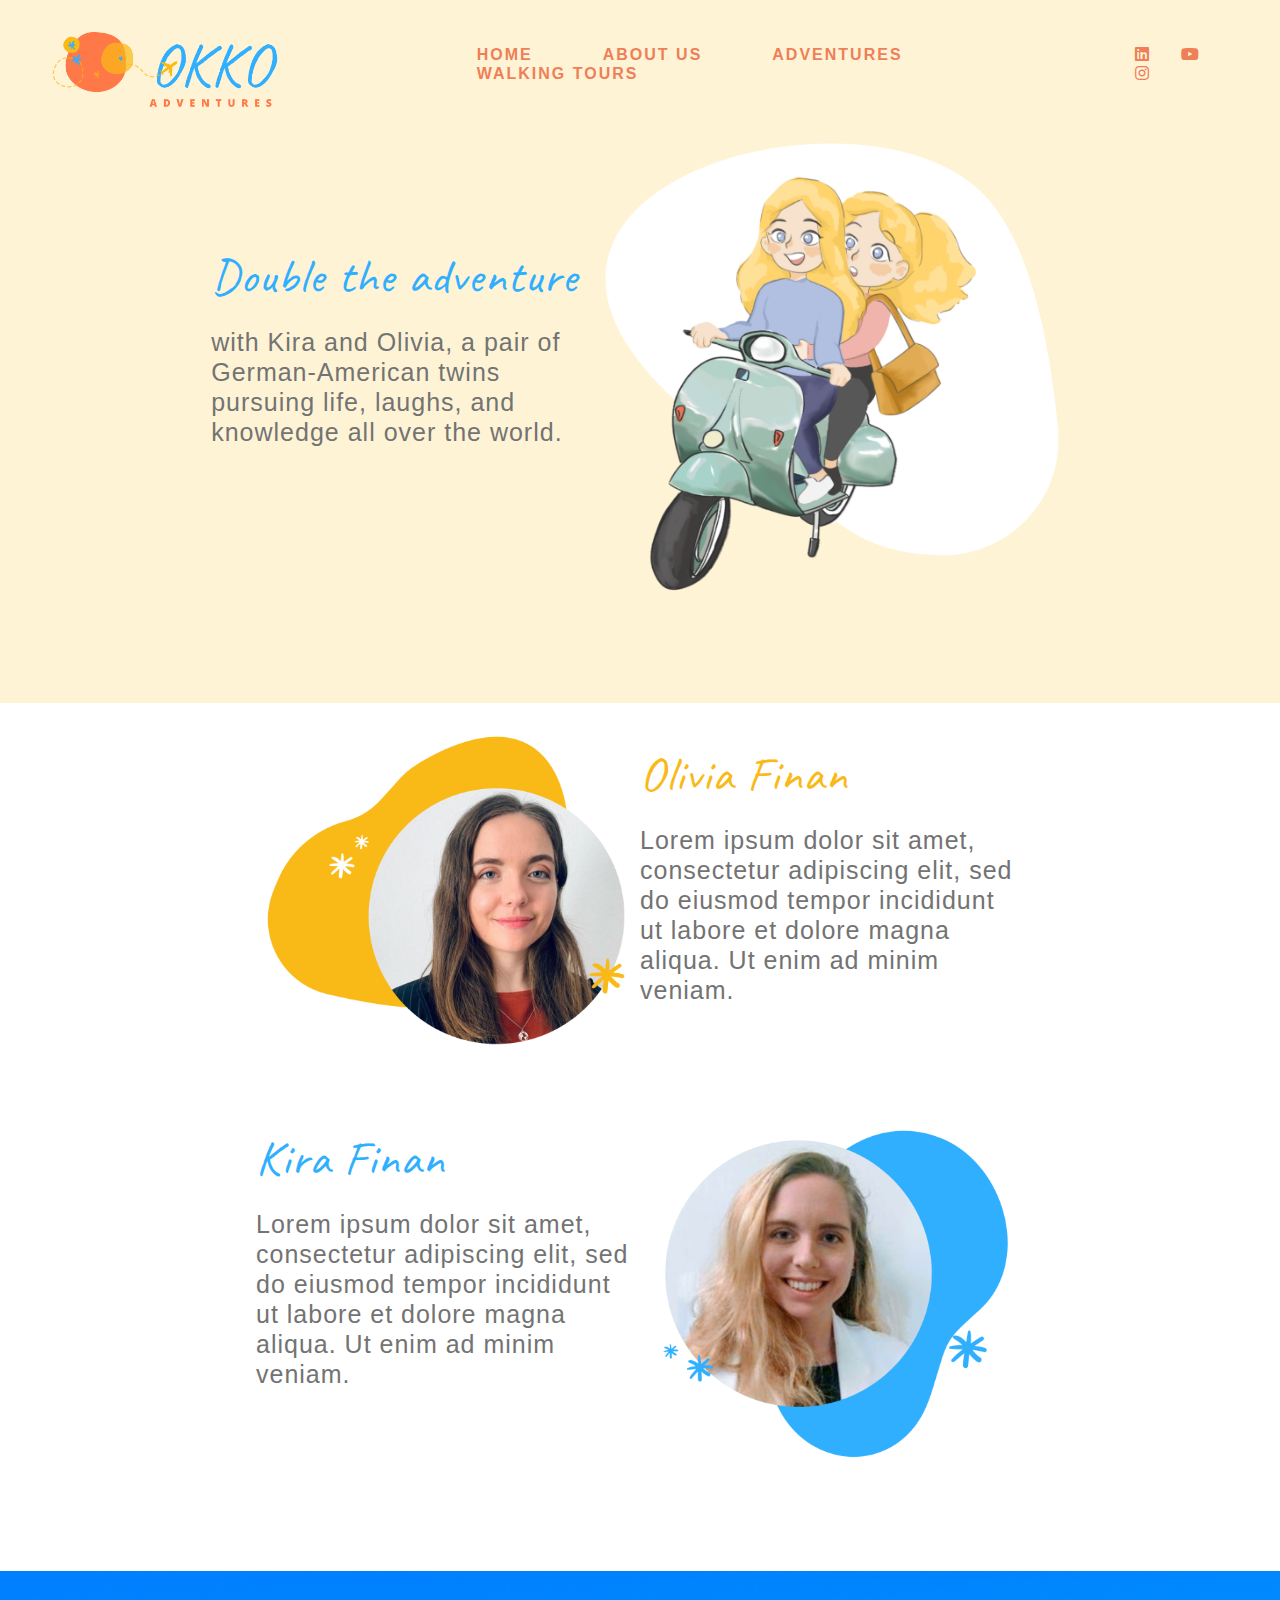
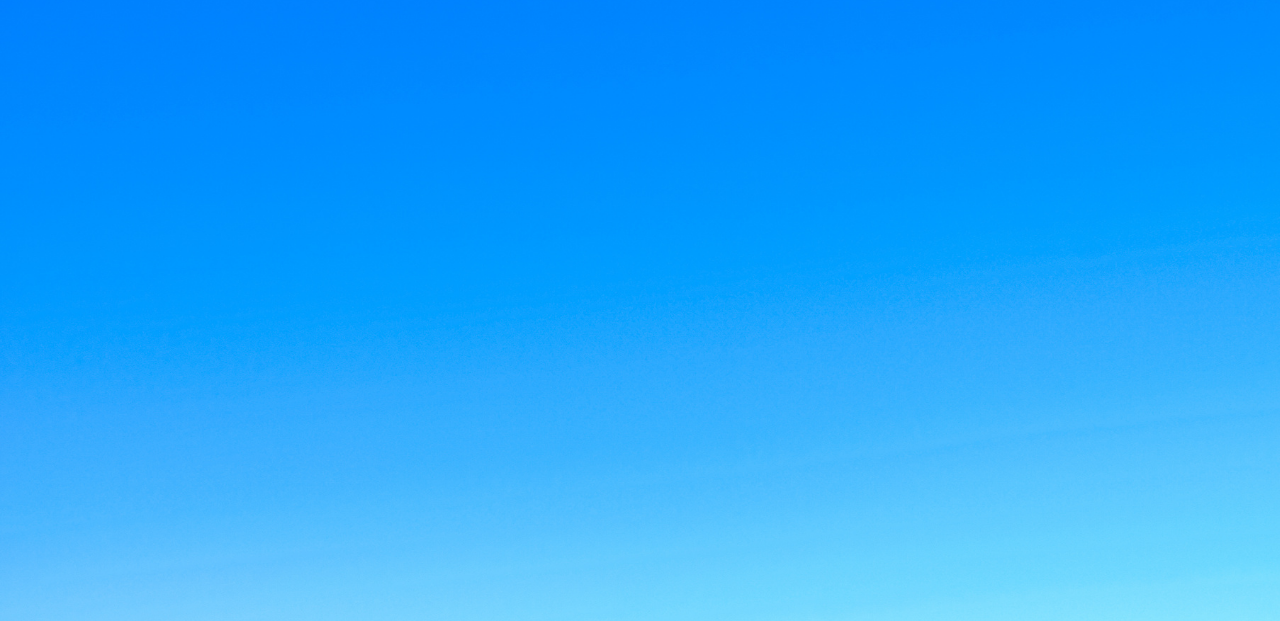
==== static/homepage.html @ f89219ea "added about section and began the adventures description" ====
<!DOCTYPE html>
<html lang="en" dir="ltr">

<head>
  <meta charset="utf-8">
  <link rel="stylesheet" href="styles.css">
  <link rel="stylesheet" href="normalize.css">
  <link rel="preconnect" href="https://fonts.googleapis.com">
  <link rel="preconnect" href="https://fonts.gstatic.com" crossorigin>
  <link href="https://cdnjs.cloudflare.com/ajax/libs/font-awesome/5.15.0/css/all.min.css" rel="stylesheet">
  <link href="https://fonts.googleapis.com/css2?family=Caveat:wght@500&display=swap" rel="stylesheet">
  <title>OKKO Adventures</title>
</head>


<header>

</header>

<nav id="menu" class="nav">
  <div>
    <a href="#home" title="okko-logo">
      <img class="nav__logo" src="images/logo.png" alt="okko-logo">
    </a>
  </div>

  <ul class="spacing">
    <li class="list-item nav__list-item"><a href="#home">Home</a></li>
    <li class="list-item nav__list-item"><a href="#about">About Us</a></li>
    <li class="list-item nav__list-item"><a href="#adventures">Adventures</a></li>
    <li class="list-item nav__list-item"><a href="#tours">Walking Tours</a></li>
  </ul>

  <ul>
    <li class="list-item nav__list-icon"><a href="https://linkedin.com"><i class="fab fa-linkedin"></i></a></li>
    <li class="list-item nav__list-icon"><a href="https://www.youtube.com/channel/UCUwsgtUDzU2Wx6bJzIQBWMw"><i class="fab fa-youtube"></i></a></li>
    <li class="list-item nav__list-icon"><a href="https://www.instagram.com/ok_ko_twin/"><i class="fab fa-instagram"></i></a></li>
  </ul>
</nav>

<body>
  <!-------------------------- landing page --------------------------->

  <div class="container extra-padding">
    <section class="starter-text">
      <div>
        <span class="big-title">
          Double the adventure
        </span>
      </div>

      <div>
        <p class="intro">
          with Kira and Olivia, a pair of German-American twins pursuing life, laughs, and knowledge all over the world.
        </p>
      </div>
    </section>

    <img class="twins" src="images/twins.png" alt="twins">
  </div>

  <!------------------------------ about --------------------------->
  
  <section id="about" class="background_white">

  <div class="container">
    <img class="avatar" src="images/olivia.png" alt="olivia">
    <section class="starter-text">
      <div>
        <span class="big-title big-title--yellow">
          Olivia Finan
        </span>
      </div>

      <div>
        <p class="intro">
          Lorem ipsum dolor sit amet, consectetur adipiscing elit, sed do eiusmod tempor incididunt ut labore et dolore magna aliqua. Ut enim ad minim veniam.        </span>
        </p>
      </div>
    </section>
  </div>

  <div class="container extra-padding">
    <section class="starter-text">
      <div>
        <span class="big-title">
        Kira Finan
        </span>
      </div>

      <div>
        <p class="intro">
          Lorem ipsum dolor sit amet, consectetur adipiscing elit, sed do eiusmod tempor incididunt ut labore et dolore magna aliqua. Ut enim ad minim veniam.        </p>
      </div>
    </section>
    <img class="avatar" src="images/kira.png" alt="kira">
</section>

<!------------------------------ adventures --------------------------->
<section id="adventures" class="background_ocean">
  <div>
    <!-- <p>
      Hi everyone!

We are twins from Germany and the United States. Currently, we are studying for our Master's degrees here in Nuremberg. We started our Youtube channel this year 2021. Our posts include educational (and entertaining) videos about studying and living in Germany. Also, we are avid travelers and we love to share our adventures with you! 

Tune in on Tuesdays and Fridays for new content, and don’t forget to Like and Subscribe for more adventures! Check out our Instagram for more behind the scenes and extras: okko.adventures

Cheers,

O & K 
    </p> -->
  </div>
</section>

</body>


<footer>

</footer>
---- static/styles.css ----
body {
    background-color: rgb(255, 243, 214);
    margin: 40px;
}

a {
    text-decoration: none;
    color: #EE7F56;
}

ul {
    display: flex;
    flex-direction: row;
    flex-wrap: wrap;
    padding-right: 30px;
}

.nav {
    font-family: 'Gill Sans', 'Gill Sans MT', Calibri, 'Trebuchet MS', sans-serif;
    font-weight: 700;
    font-size: 1em;
    display: flex;
    letter-spacing: 2px;
    align-items: center;
}

.list-item {
    list-style: none;
    text-transform: uppercase;
    padding-right: 30px;
}

.nav__list-icon {
    padding-right: 30px;
}

.nav__list-item {
    padding-right: 70px;
}

.nav__logo {
    width: 60%;
    margin: 20px 0 0 40px;
}

.twins{
    width: 37%;
}

.container {
    display: flex;
    flex-direction: row;
    justify-content: center;
}

.extra-padding{
    padding-bottom: 100px;
}

.starter-text {
    width: 30%;
    line-height: 30px;
    letter-spacing: 1px;
    display: flex;
    flex-direction: column;
    justify-content: center;
}

.big-title {
    font-family: 'Caveat', cursive;
    color: #30AFFF;
    font-size: 3em;
}

.big-title--yellow{
    color: #F9B916;
}

.intro {
    font-family: 'Gill Sans', 'Gill Sans MT', Calibri, 'Trebuchet MS', sans-serif;
    font-weight: 500;
    font-size: 25px;
    color: #737373;
}

.background_white{
    background-color: white;
}

.avatar{
    width: 30%;
}

.background_ocean{
    background-image: url("images/blue-bg.png");
    height: 650px;
    background-repeat: no-repeat;
    background-size: cover;
}
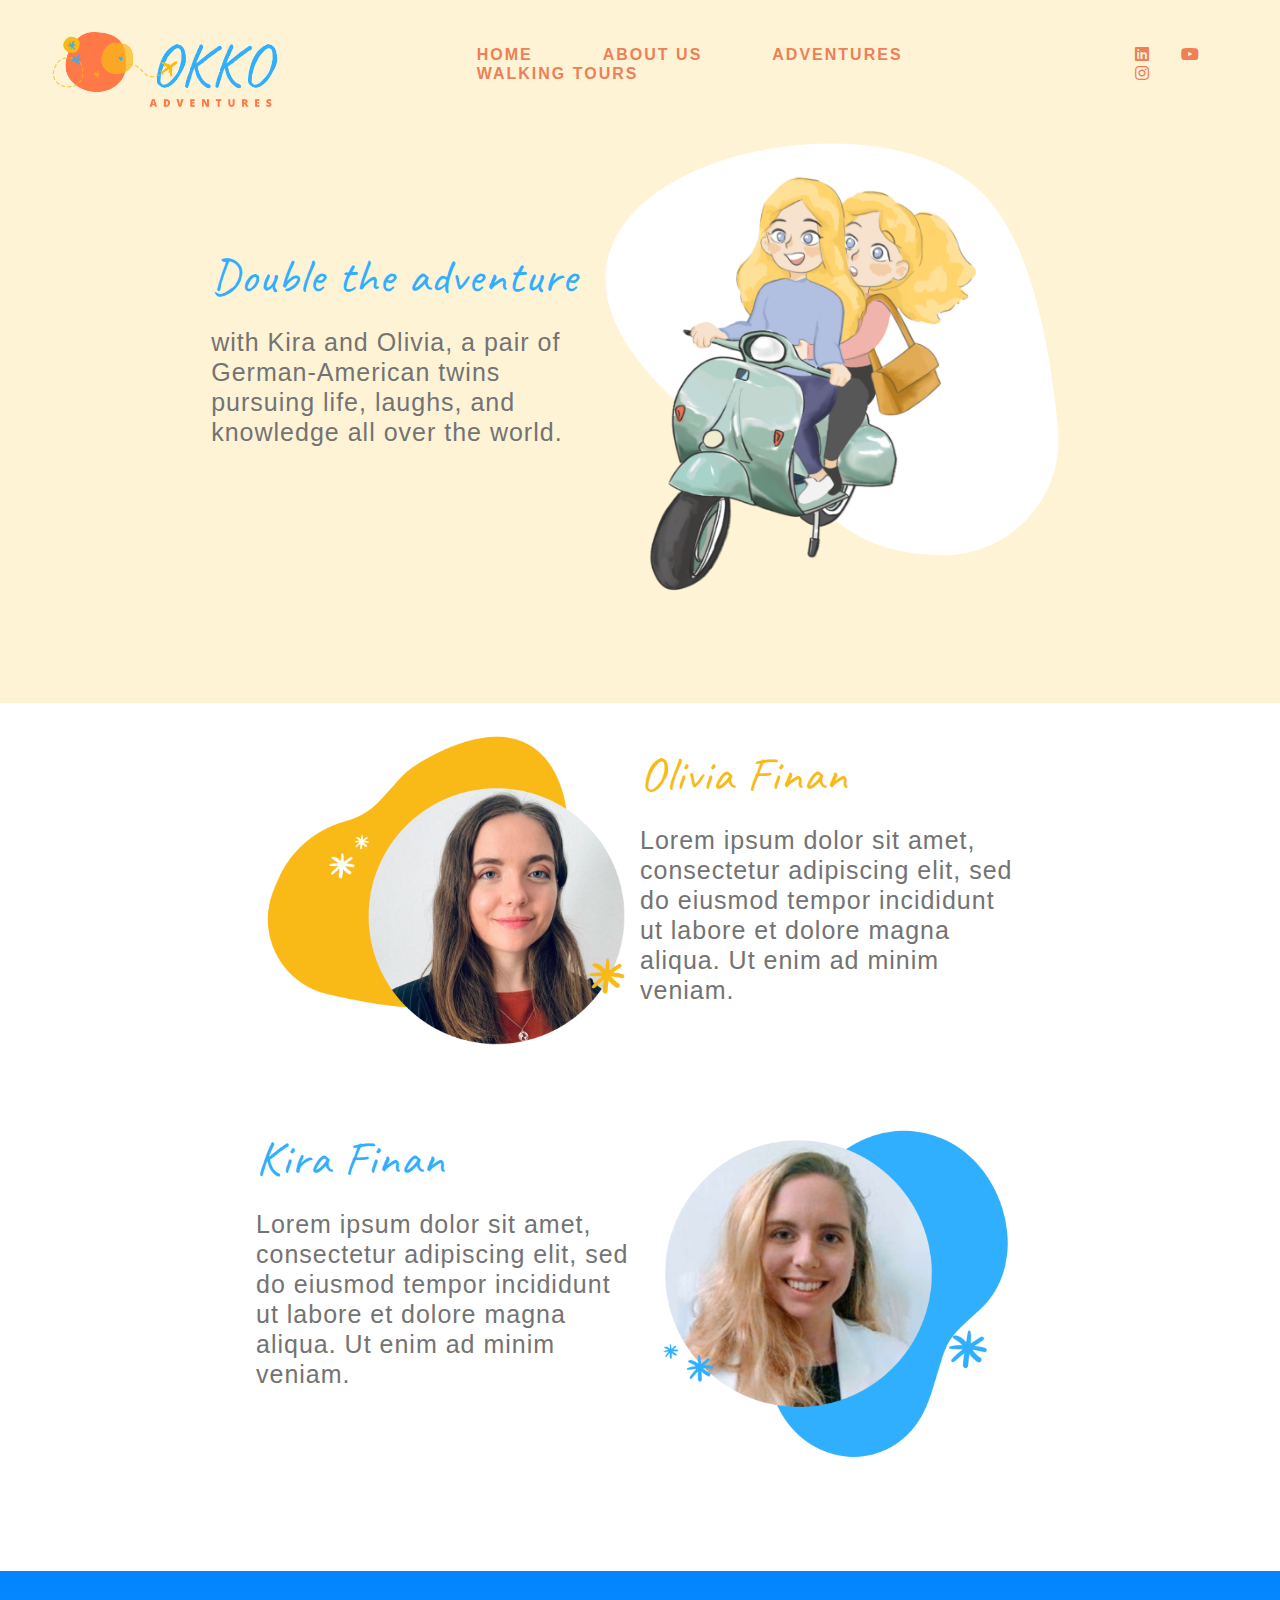
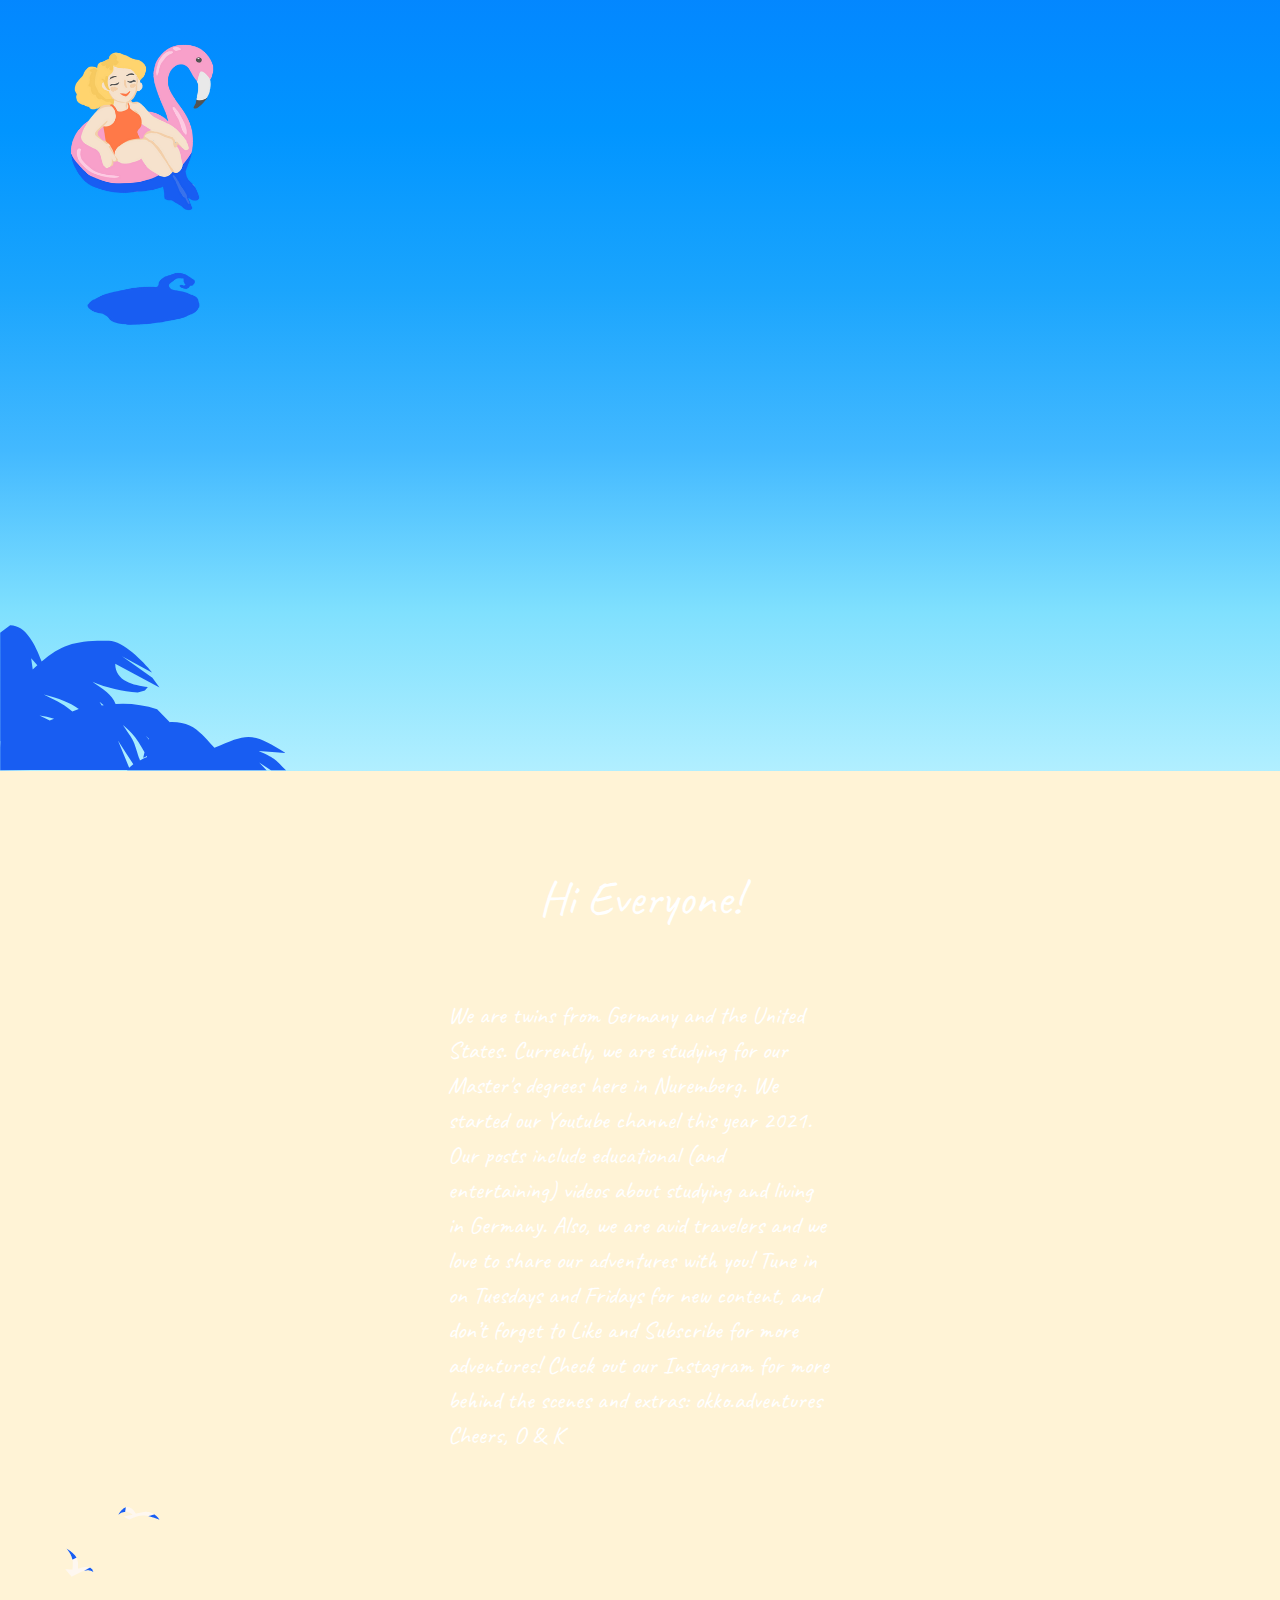
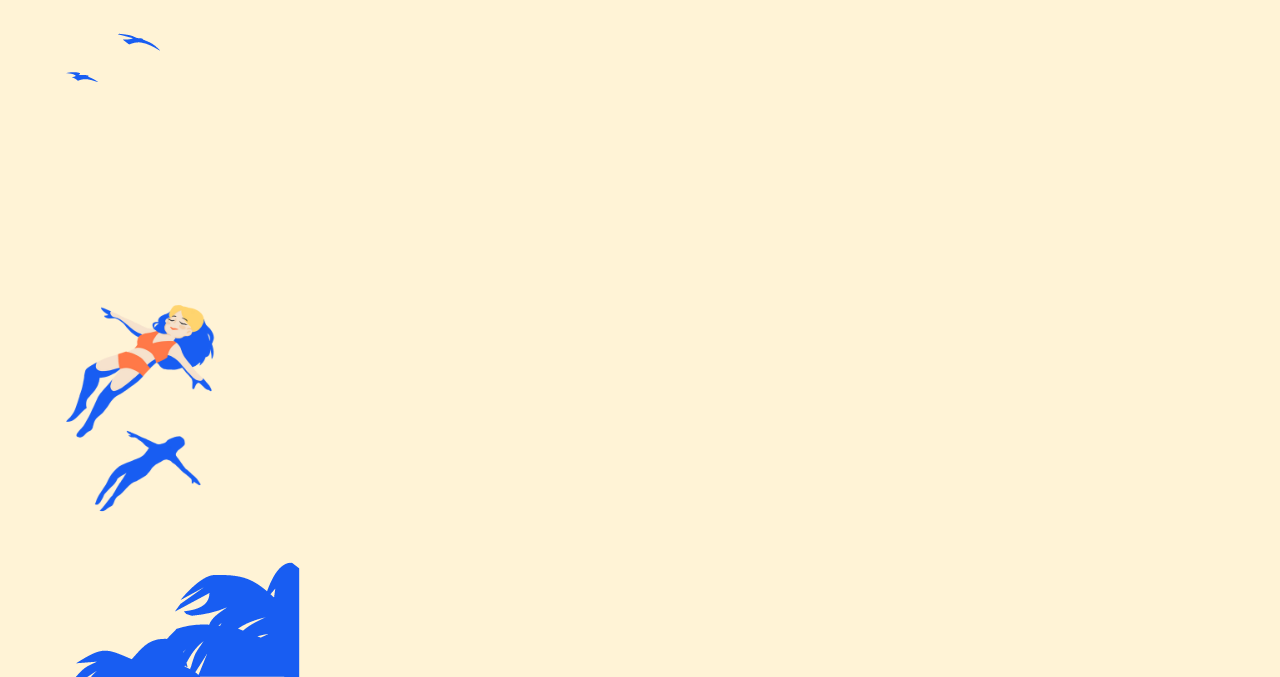
==== commit 1298d597: "renamed container classes to row" ====
--- a/static/homepage.html
+++ b/static/homepage.html
@@ -41,7 +41,7 @@
 <body>
   <!-------------------------- landing page --------------------------->
 
-  <div class="container extra-padding">
+  <div class="row extra-padding">
     <section class="starter-text">
       <div>
         <span class="big-title">
@@ -63,7 +63,7 @@
   
   <section id="about" class="background_white">
 
-  <div class="container">
+  <div class="row">
     <img class="avatar" src="images/olivia.png" alt="olivia">
     <section class="starter-text">
       <div>
@@ -80,7 +80,7 @@
     </section>
   </div>
 
-  <div class="container extra-padding">
+  <div class="row extra-padding">
     <section class="starter-text">
       <div>
         <span class="big-title">
@@ -98,19 +98,28 @@
 
 <!------------------------------ adventures --------------------------->
 <section id="adventures" class="background_ocean">
-  <div>
-    <!-- <p>
-      Hi everyone!
+  <img class="row" src="images/floating-top.png" alt="floating-top">
 
-We are twins from Germany and the United States. Currently, we are studying for our Master's degrees here in Nuremberg. We started our Youtube channel this year 2021. Our posts include educational (and entertaining) videos about studying and living in Germany. Also, we are avid travelers and we love to share our adventures with you! 
+  <div class="row">
+    <p class="youtube-description-title">
+   Hi Everyone!
+    </p>
+  </div>
 
-Tune in on Tuesdays and Fridays for new content, and don’t forget to Like and Subscribe for more adventures! Check out our Instagram for more behind the scenes and extras: okko.adventures
+  <div class="row">
+    <p class="youtube-description">
+      We are twins from Germany and the United States. Currently, we are studying for our Master's degrees here in Nuremberg. We started our Youtube channel this year 2021. Our posts include educational (and entertaining) videos about studying and living in Germany. Also, we are avid travelers and we love to share our adventures with you! 
 
-Cheers,
+      Tune in on Tuesdays and Fridays for new content, and don’t forget to Like and Subscribe for more adventures! Check out our Instagram for more behind the scenes and extras: okko.adventures
 
-O & K 
-    </p> -->
+      Cheers,
+
+      O & K 
+    </p>
   </div>
+
+  <img class="row float" src="images/floating-bottom.png" alt="floating-bottom">
+
 </section>
 
 </body>
--- a/static/styles.css
+++ b/static/styles.css
@@ -47,7 +47,7 @@
     width: 37%;
 }
 
-.container {
+.row{
     display: flex;
     flex-direction: row;
     justify-content: center;
@@ -92,8 +92,23 @@
 }
 
 .background_ocean{
-    background-image: url("images/blue-bg.png");
-    height: 650px;
+    background-image: linear-gradient(#0484FF,#0195FF,#1BA5FD, #43B9FF, #7FE0FE, #B1EFFF);
+    height: 800px;
     background-repeat: no-repeat;
     background-size: cover;
 }
+
+.youtube-description{
+    color: white;
+    font-family: 'Caveat', cursive;
+    width: 30%;
+    font-size: 1.5em;
+    line-height: 35px;;
+}
+
+.youtube-description-title{
+    color: white;
+    font-family: 'Caveat', cursive;
+    font-size: 3em;
+    margin-top: 100px;
+}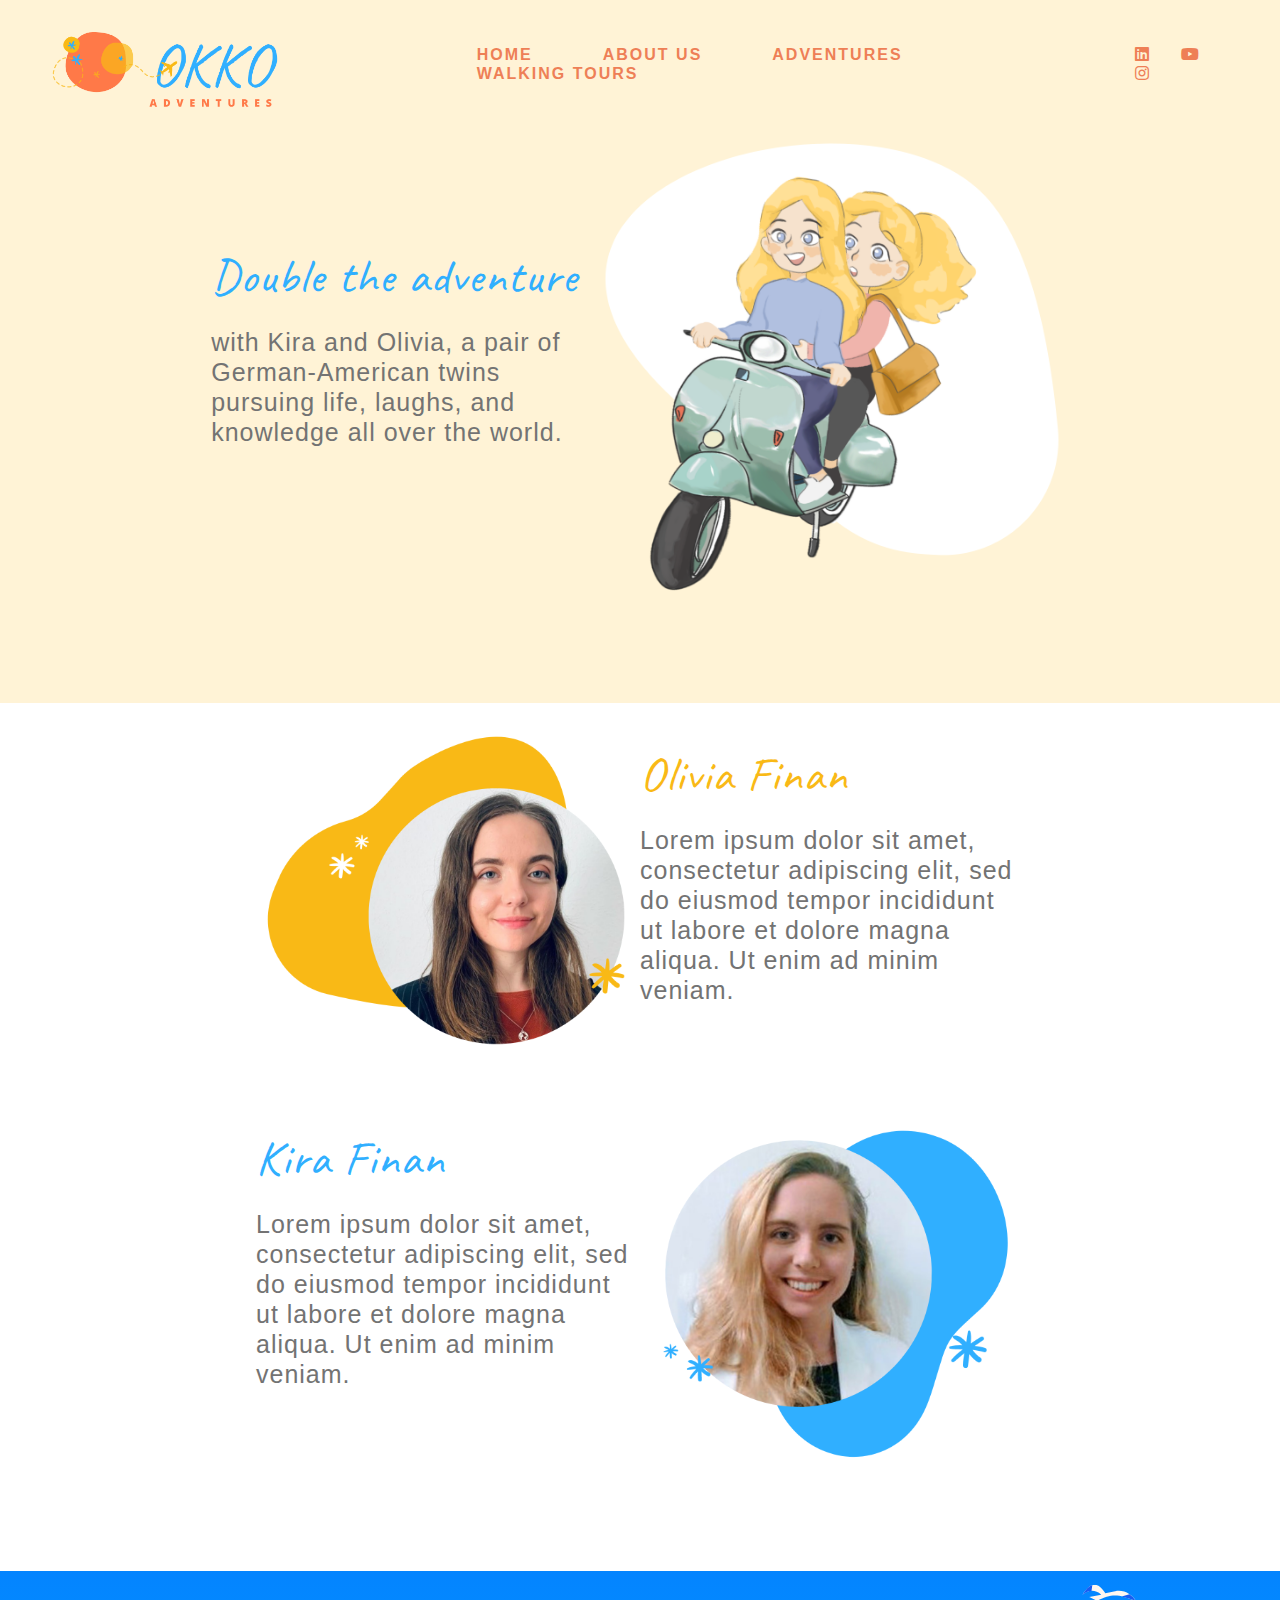
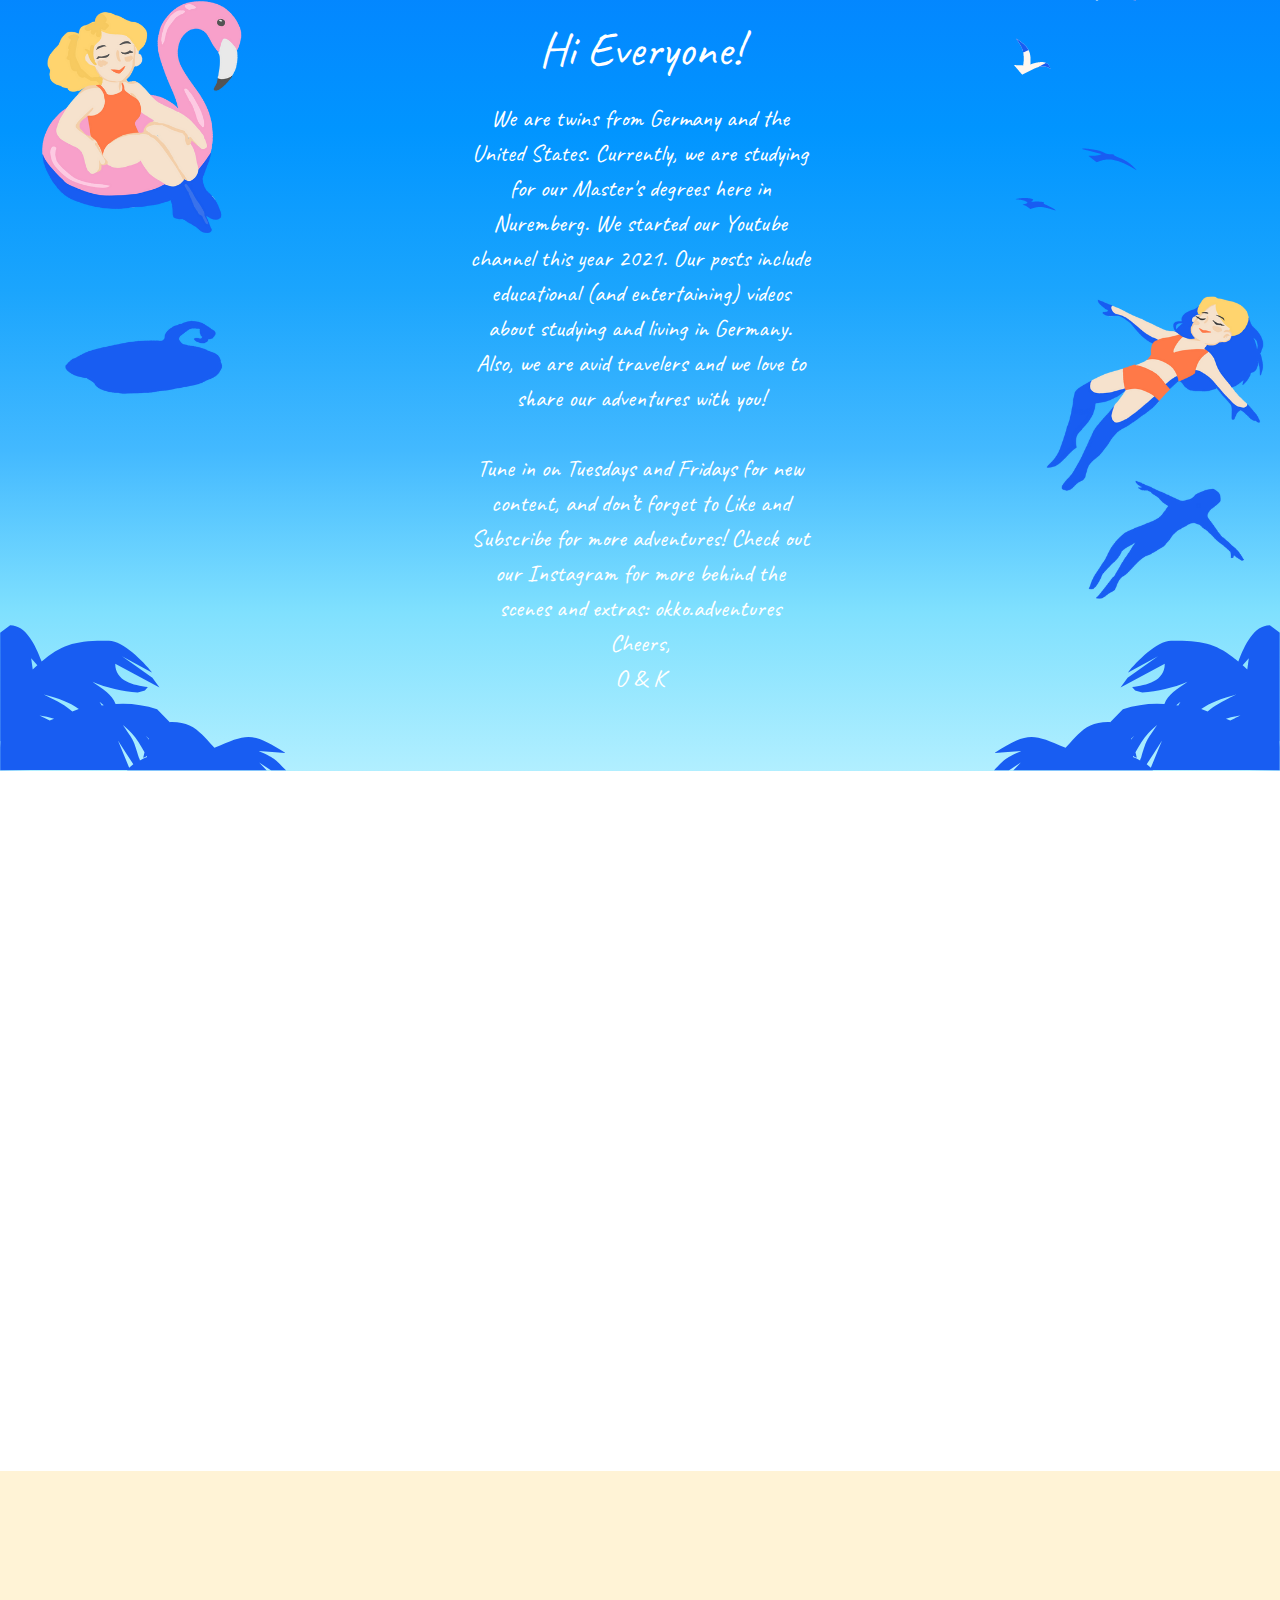
==== commit 0e1d8ef5: "flex boxed the youtube description and pics and added youtube videos" ====
--- a/static/homepage.html
+++ b/static/homepage.html
@@ -33,8 +33,10 @@
 
   <ul>
     <li class="list-item nav__list-icon"><a href="https://linkedin.com"><i class="fab fa-linkedin"></i></a></li>
-    <li class="list-item nav__list-icon"><a href="https://www.youtube.com/channel/UCUwsgtUDzU2Wx6bJzIQBWMw"><i class="fab fa-youtube"></i></a></li>
-    <li class="list-item nav__list-icon"><a href="https://www.instagram.com/ok_ko_twin/"><i class="fab fa-instagram"></i></a></li>
+    <li class="list-item nav__list-icon"><a href="https://www.youtube.com/channel/UCUwsgtUDzU2Wx6bJzIQBWMw"><i
+          class="fab fa-youtube"></i></a></li>
+    <li class="list-item nav__list-icon"><a href="https://www.instagram.com/ok_ko_twin/"><i
+          class="fab fa-instagram"></i></a></li>
   </ul>
 </nav>
 
@@ -60,67 +62,92 @@
   </div>
 
   <!------------------------------ about --------------------------->
-  
+
   <section id="about" class="background_white">
 
-  <div class="row">
-    <img class="avatar" src="images/olivia.png" alt="olivia">
-    <section class="starter-text">
+    <div class="row">
+      <img class="avatar" src="images/olivia.png" alt="olivia">
+      <section class="starter-text">
+        <div>
+          <span class="big-title big-title--yellow">
+            Olivia Finan
+          </span>
+        </div>
+
+        <div>
+          <p class="intro">
+            Lorem ipsum dolor sit amet, consectetur adipiscing elit, sed do eiusmod tempor incididunt ut labore et
+            dolore magna aliqua. Ut enim ad minim veniam. </span>
+          </p>
+        </div>
+      </section>
+    </div>
+
+    <div class="row extra-padding">
+      <section class="starter-text">
+        <div>
+          <span class="big-title">
+            Kira Finan
+          </span>
+        </div>
+
+        <div>
+          <p class="intro">
+            Lorem ipsum dolor sit amet, consectetur adipiscing elit, sed do eiusmod tempor incididunt ut labore et
+            dolore magna aliqua. Ut enim ad minim veniam. </p>
+        </div>
+      </section>
+      <img class="avatar" src="images/kira.png" alt="kira">
+  </section>
+
+  <!------------------------------ adventures --------------------------->
+
+  <section id="adventures" class="background_ocean row">
+
+    <img src="images/floating-top.png" alt="floating-top">
+
+    <div class="youtube-description-contianer row">
       <div>
-        <span class="big-title big-title--yellow">
-          Olivia Finan
+        <span class="big-title--white">
+          Hi Everyone!
         </span>
       </div>
+      
+      <p class="youtube-description">
+        We are twins from Germany and the United States. Currently, we are studying for our Master's degrees here in
+        Nuremberg. We started our Youtube channel this year 2021. Our posts include educational (and entertaining)
+        videos about studying and living in Germany. Also, we are avid travelers and we love to share our adventures
+        with you!
+        <br>
+        <br>
+        Tune in on Tuesdays and Fridays for new content, and don’t forget to Like and Subscribe for more adventures!
+        Check out our Instagram for more behind the scenes and extras: okko.adventures
+        <br>
+        Cheers,
+        <br>
+        O & K
+      </p>
+    </div>
 
+    <img src="images/floating-bottom.png" alt="floating-bottom">
+
+  </section>
+
+  <!------------------------------ youtube --------------------------->
+  <section class="youtube-vids">
       <div>
-        <p class="intro">
-          Lorem ipsum dolor sit amet, consectetur adipiscing elit, sed do eiusmod tempor incididunt ut labore et dolore magna aliqua. Ut enim ad minim veniam.        </span>
-        </p>
+        <iframe width="450" height="315" src="https://www.youtube.com/embed/r5LdPzqbzq8" title="YouTube video player" frameborder="0" allow="accelerometer; autoplay; clipboard-write; encrypted-media; gyroscope; picture-in-picture" allowfullscreen></iframe>
+        <iframe width="450" height="315" src="https://www.youtube.com/embed/Koxd33A1aeg" title="YouTube video player" frameborder="0" allow="accelerometer; autoplay; clipboard-write; encrypted-media; gyroscope; picture-in-picture" allowfullscreen></iframe>
+        <iframe width="450" height="315" src="https://www.youtube.com/embed/Nzk1To4SIlY" title="YouTube video player" frameborder="0" allow="accelerometer; autoplay; clipboard-write; encrypted-media; gyroscope; picture-in-picture" allowfullscreen></iframe>
       </div>
-    </section>
-  </div>
+      <div>
+        <iframe width="450" height="315" src="https://www.youtube.com/embed/1pUGsrvxUqk" title="YouTube video player" frameborder="0" allow="accelerometer; autoplay; clipboard-write; encrypted-media; gyroscope; picture-in-picture" allowfullscreen></iframe>
+        <iframe width="450" height="315" src="https://www.youtube.com/embed/Q6J5ZXtqBQA" title="YouTube video player" frameborder="0" allow="accelerometer; autoplay; clipboard-write; encrypted-media; gyroscope; picture-in-picture" allowfullscreen></iframe>
+        <iframe width="450" height="315" src="https://www.youtube.com/embed/ojSm-gDdCHU" title="YouTube video player" frameborder="0" allow="accelerometer; autoplay; clipboard-write; encrypted-media; gyroscope; picture-in-picture" allowfullscreen></iframe>
+      </div>
+  </section>
 
-  <div class="row extra-padding">
-    <section class="starter-text">
-      <div>
-        <span class="big-title">
-        Kira Finan
-        </span>
-      </div>
 
-      <div>
-        <p class="intro">
-          Lorem ipsum dolor sit amet, consectetur adipiscing elit, sed do eiusmod tempor incididunt ut labore et dolore magna aliqua. Ut enim ad minim veniam.        </p>
-      </div>
-    </section>
-    <img class="avatar" src="images/kira.png" alt="kira">
-</section>
-
-<!------------------------------ adventures --------------------------->
-<section id="adventures" class="background_ocean">
-  <img class="row" src="images/floating-top.png" alt="floating-top">
-
-  <div class="row">
-    <p class="youtube-description-title">
-   Hi Everyone!
-    </p>
-  </div>
-
-  <div class="row">
-    <p class="youtube-description">
-      We are twins from Germany and the United States. Currently, we are studying for our Master's degrees here in Nuremberg. We started our Youtube channel this year 2021. Our posts include educational (and entertaining) videos about studying and living in Germany. Also, we are avid travelers and we love to share our adventures with you! 
-
-      Tune in on Tuesdays and Fridays for new content, and don’t forget to Like and Subscribe for more adventures! Check out our Instagram for more behind the scenes and extras: okko.adventures
-
-      Cheers,
-
-      O & K 
-    </p>
-  </div>
-
-  <img class="row float" src="images/floating-bottom.png" alt="floating-bottom">
-
-</section>
 
 </body>
 
--- a/static/styles.css
+++ b/static/styles.css
@@ -76,6 +76,12 @@
     color: #F9B916;
 }
 
+.big-title--white{
+    font-family: 'Caveat', cursive;
+    font-size: 3em;
+    color: white;
+}
+
 .intro {
     font-family: 'Gill Sans', 'Gill Sans MT', Calibri, 'Trebuchet MS', sans-serif;
     font-weight: 500;
@@ -97,13 +103,19 @@
     background-repeat: no-repeat;
     background-size: cover;
 }
-
+.youtube-description-contianer{
+    display: flex;
+    flex-direction: column;
+    text-align: center;
+}
 .youtube-description{
     color: white;
     font-family: 'Caveat', cursive;
-    width: 30%;
     font-size: 1.5em;
-    line-height: 35px;;
+    line-height: 35px;
+    width: 50%;
+    margin-left: auto;
+    margin-right: auto;
 }
 
 .youtube-description-title{
@@ -111,4 +123,10 @@
     font-family: 'Caveat', cursive;
     font-size: 3em;
     margin-top: 100px;
+}
+
+.youtube-vids{
+    background-color: white;
+    height: 700px;
+    width: 100%;
 }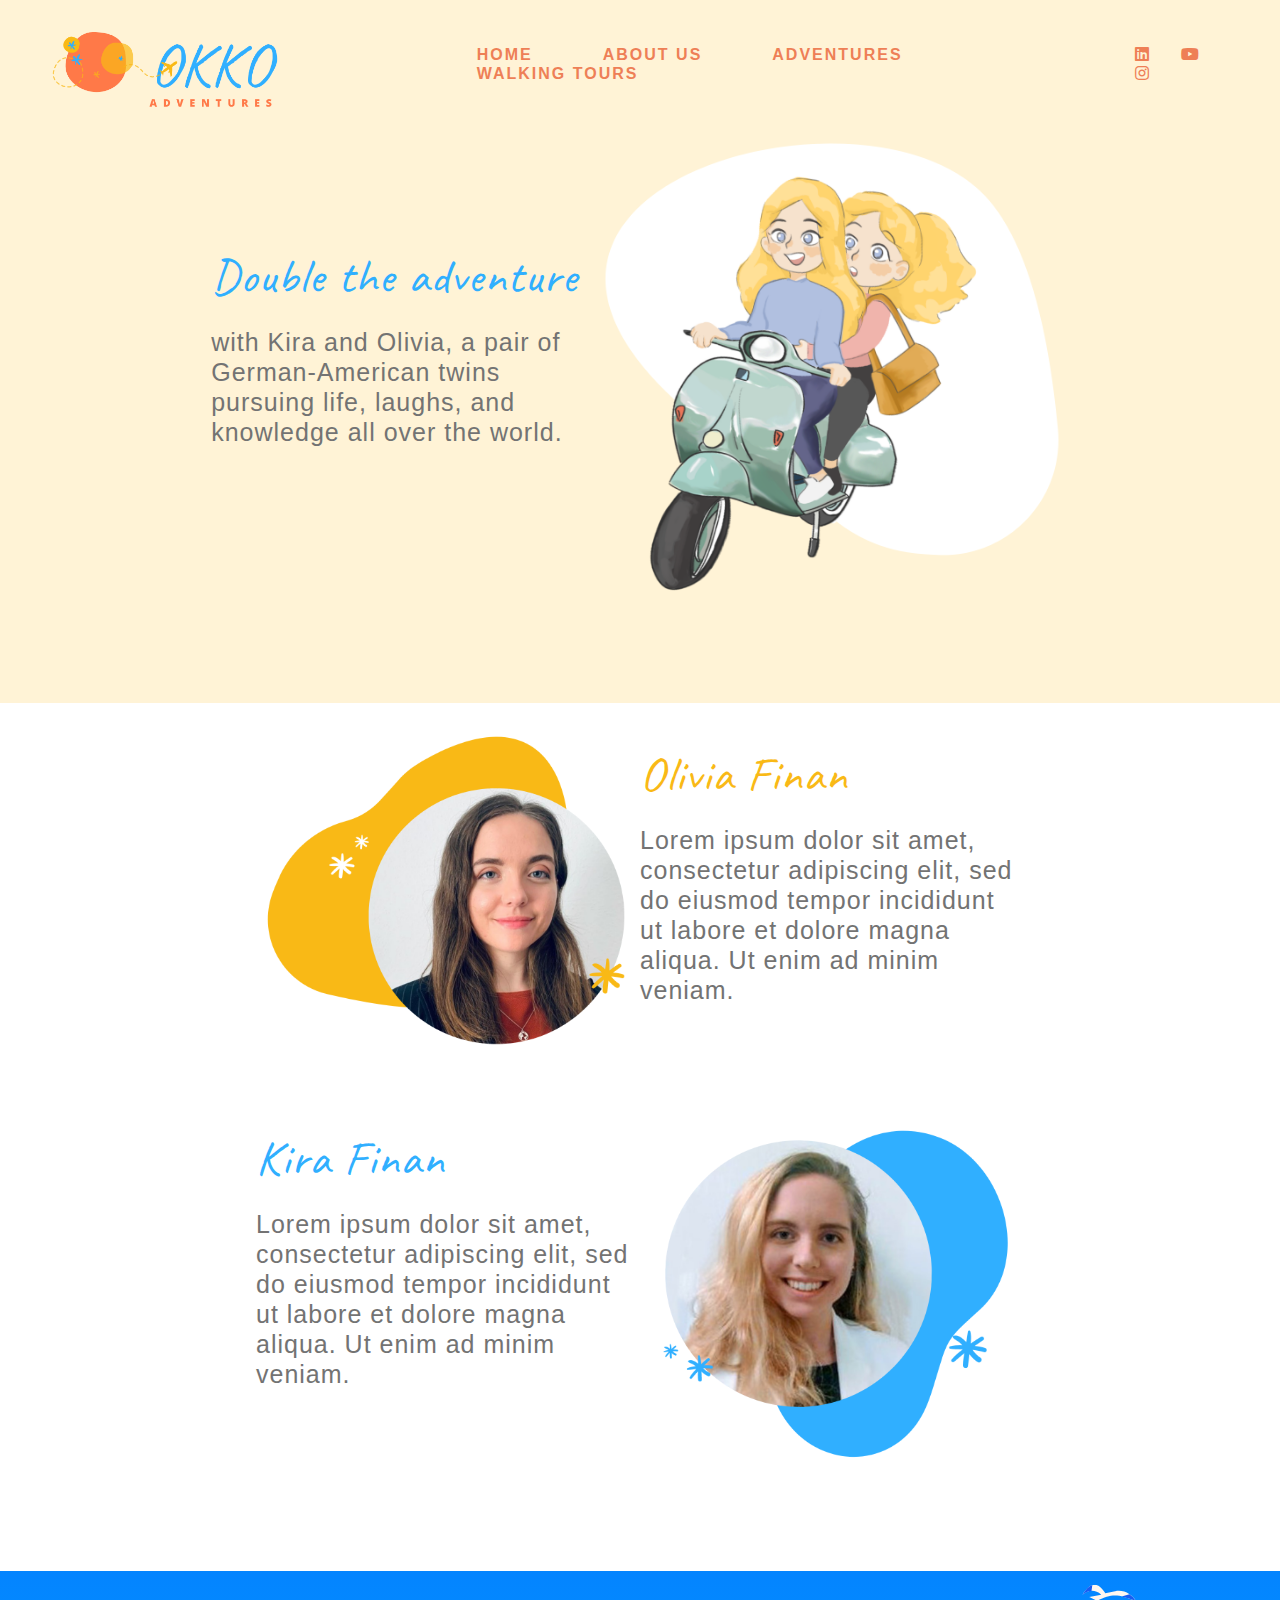
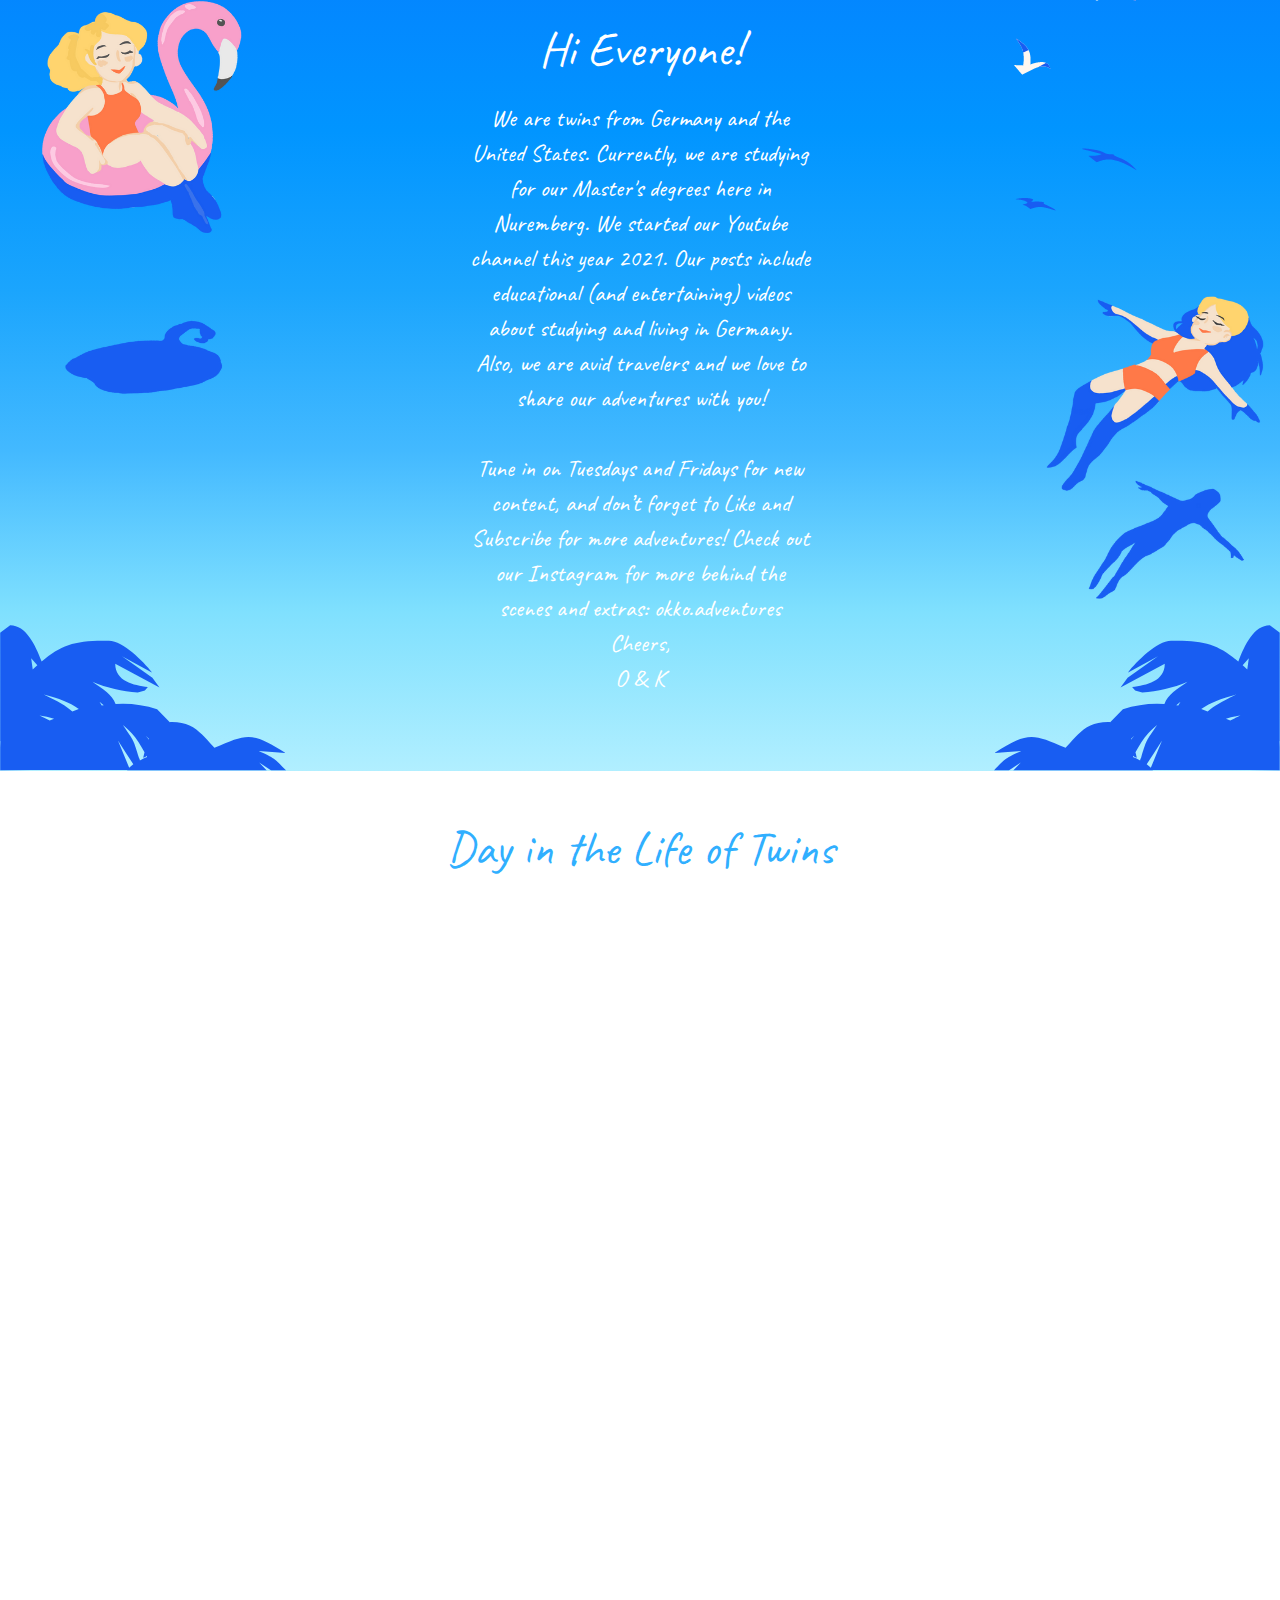
==== commit e1be6d0e: "edited styles for videos" ====
--- a/static/homepage.html
+++ b/static/homepage.html
@@ -63,7 +63,7 @@
 
   <!------------------------------ about --------------------------->
 
-  <section id="about" class="background_white">
+  <section id="about" class="background--white">
 
     <div class="row">
       <img class="avatar" src="images/olivia.png" alt="olivia">
@@ -102,11 +102,11 @@
 
   <!------------------------------ adventures --------------------------->
 
-  <section id="adventures" class="background_ocean row">
+  <section id="adventures" class="background--ocean row">
 
     <img src="images/floating-top.png" alt="floating-top">
 
-    <div class="youtube-description-contianer row">
+    <div class="youtube-description-contianer light-text row">
       <div>
         <span class="big-title--white">
           Hi Everyone!
@@ -135,7 +135,13 @@
 
   <!------------------------------ youtube --------------------------->
   <section class="youtube-vids">
-      <div>
+    <div class="extra-padding">
+      <span class="big-title">
+      Day in the Life of Twins      
+      </span>
+    </div>  
+
+    <div>
         <iframe width="450" height="315" src="https://www.youtube.com/embed/r5LdPzqbzq8" title="YouTube video player" frameborder="0" allow="accelerometer; autoplay; clipboard-write; encrypted-media; gyroscope; picture-in-picture" allowfullscreen></iframe>
         <iframe width="450" height="315" src="https://www.youtube.com/embed/Koxd33A1aeg" title="YouTube video player" frameborder="0" allow="accelerometer; autoplay; clipboard-write; encrypted-media; gyroscope; picture-in-picture" allowfullscreen></iframe>
         <iframe width="450" height="315" src="https://www.youtube.com/embed/Nzk1To4SIlY" title="YouTube video player" frameborder="0" allow="accelerometer; autoplay; clipboard-write; encrypted-media; gyroscope; picture-in-picture" allowfullscreen></iframe>
--- a/static/styles.css
+++ b/static/styles.css
@@ -43,17 +43,17 @@
     margin: 20px 0 0 40px;
 }
 
-.twins{
+.twins {
     width: 37%;
 }
 
-.row{
+.row {
     display: flex;
     flex-direction: row;
     justify-content: center;
 }
 
-.extra-padding{
+.extra-padding {
     padding-bottom: 100px;
 }
 
@@ -72,11 +72,11 @@
     font-size: 3em;
 }
 
-.big-title--yellow{
+.big-title--yellow {
     color: #F9B916;
 }
 
-.big-title--white{
+.big-title--white {
     font-family: 'Caveat', cursive;
     font-size: 3em;
     color: white;
@@ -89,28 +89,33 @@
     color: #737373;
 }
 
-.background_white{
+.background--white {
     background-color: white;
 }
 
-.avatar{
+.avatar {
     width: 30%;
 }
 
-.background_ocean{
-    background-image: linear-gradient(#0484FF,#0195FF,#1BA5FD, #43B9FF, #7FE0FE, #B1EFFF);
+.background--ocean {
+    background-image: linear-gradient(#0484FF, #0195FF, #1BA5FD, #43B9FF, #7FE0FE, #B1EFFF);
     height: 800px;
     background-repeat: no-repeat;
     background-size: cover;
 }
-.youtube-description-contianer{
+
+.youtube-description-contianer {
     display: flex;
     flex-direction: column;
     text-align: center;
 }
-.youtube-description{
+
+.light-text {
     color: white;
     font-family: 'Caveat', cursive;
+}
+
+.youtube-description {
     font-size: 1.5em;
     line-height: 35px;
     width: 50%;
@@ -118,15 +123,16 @@
     margin-right: auto;
 }
 
-.youtube-description-title{
-    color: white;
-    font-family: 'Caveat', cursive;
+.youtube-description-title {
     font-size: 3em;
     margin-top: 100px;
 }
 
-.youtube-vids{
+.youtube-vids {
     background-color: white;
-    height: 700px;
     width: 100%;
+    display: flex;
+    align-items: center;
+    flex-direction: column;
+    padding: 50px 0;
 }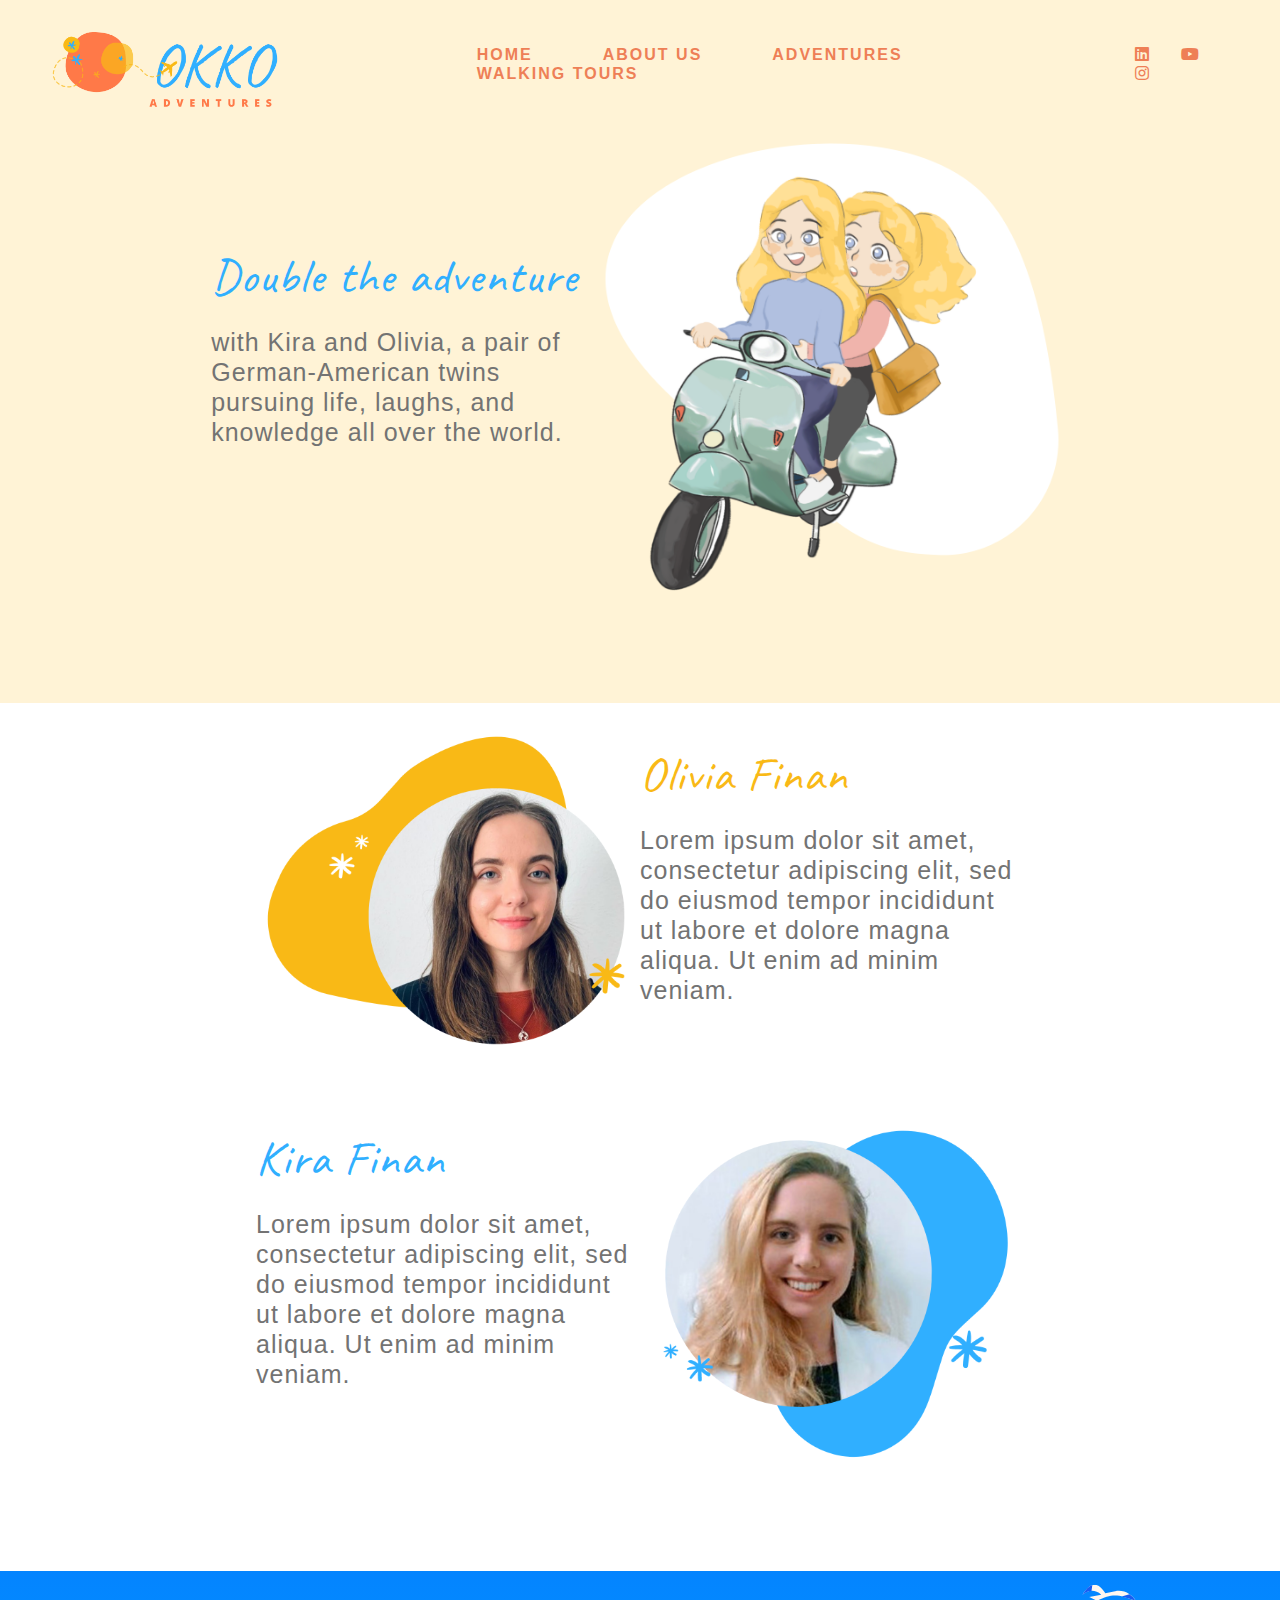
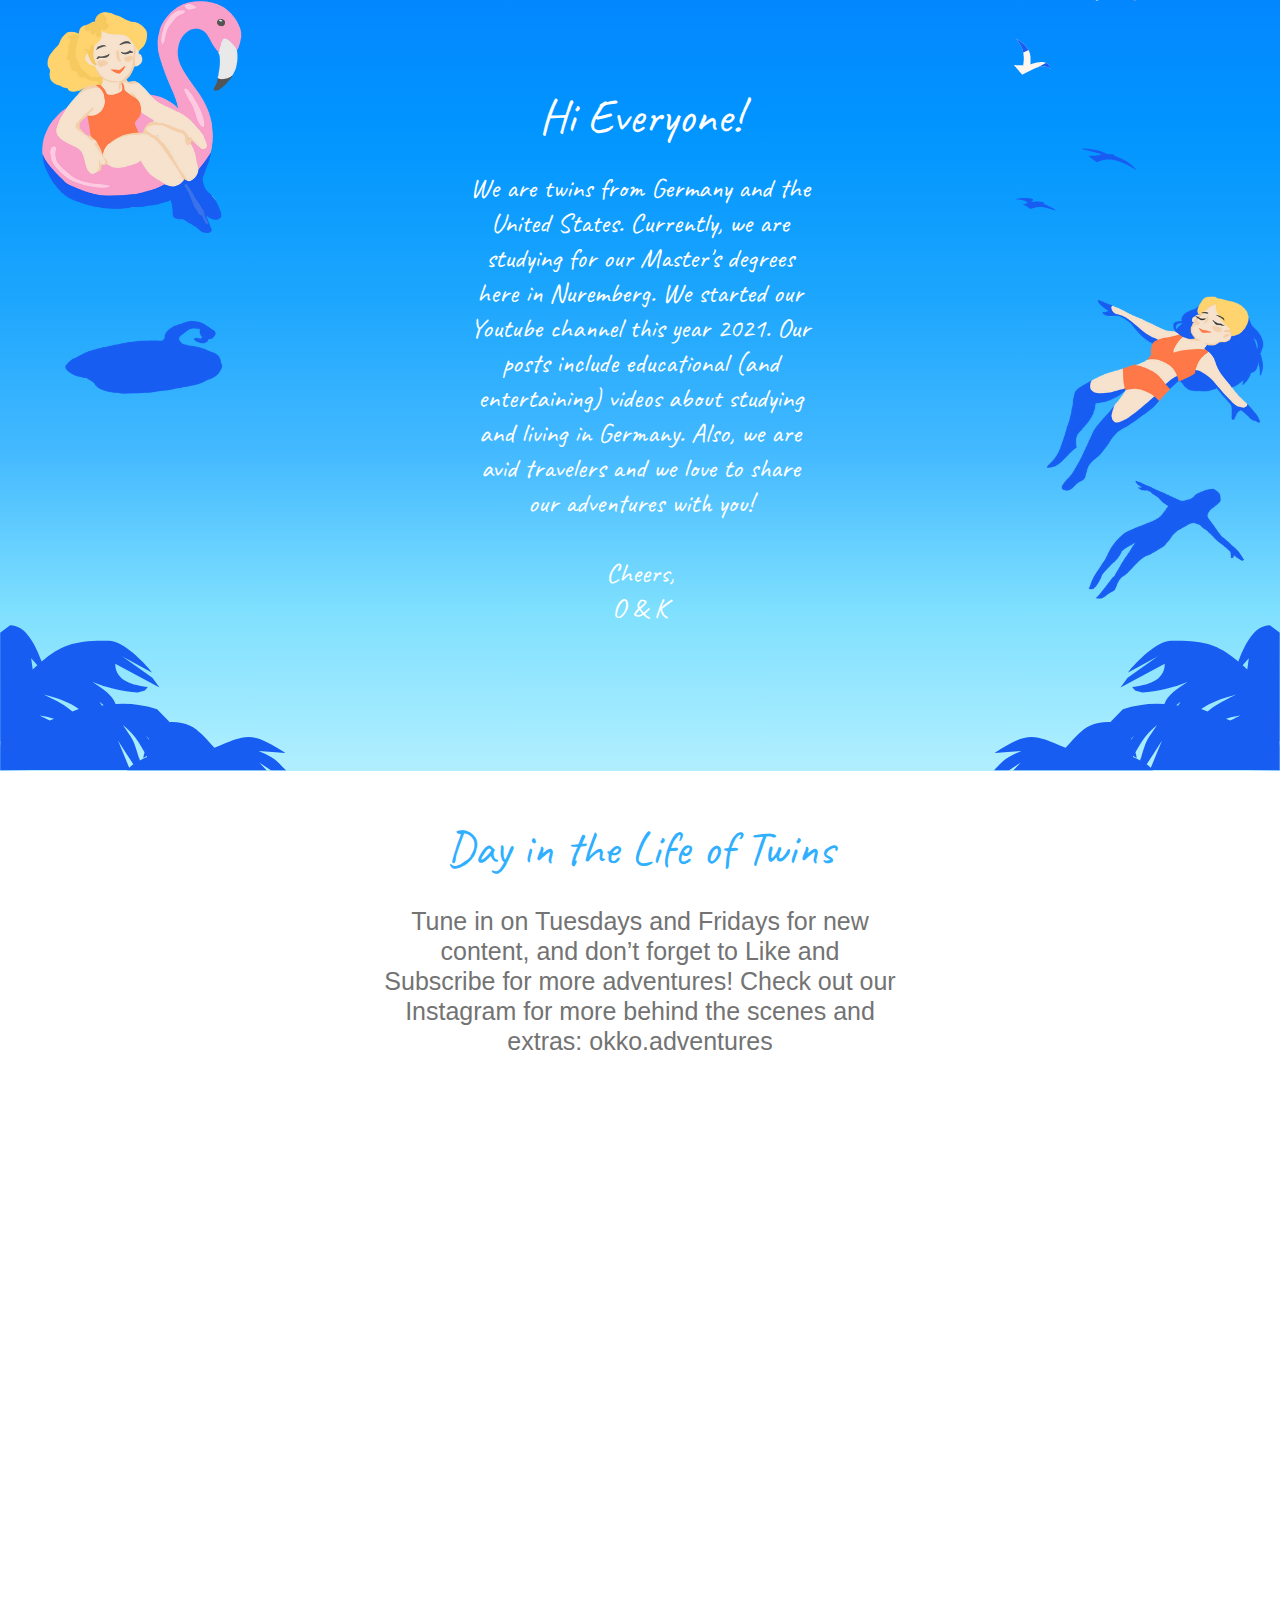
==== commit 4957246e: "edited youtube section with text and padding" ====
--- a/static/homepage.html
+++ b/static/homepage.html
@@ -120,9 +120,6 @@
         with you!
         <br>
         <br>
-        Tune in on Tuesdays and Fridays for new content, and don’t forget to Like and Subscribe for more adventures!
-        Check out our Instagram for more behind the scenes and extras: okko.adventures
-        <br>
         Cheers,
         <br>
         O & K
@@ -135,21 +132,28 @@
 
   <!------------------------------ youtube --------------------------->
   <section class="youtube-vids">
-    <div class="extra-padding">
+    <div>
       <span class="big-title">
       Day in the Life of Twins      
       </span>
     </div>  
 
     <div>
-        <iframe width="450" height="315" src="https://www.youtube.com/embed/r5LdPzqbzq8" title="YouTube video player" frameborder="0" allow="accelerometer; autoplay; clipboard-write; encrypted-media; gyroscope; picture-in-picture" allowfullscreen></iframe>
-        <iframe width="450" height="315" src="https://www.youtube.com/embed/Koxd33A1aeg" title="YouTube video player" frameborder="0" allow="accelerometer; autoplay; clipboard-write; encrypted-media; gyroscope; picture-in-picture" allowfullscreen></iframe>
-        <iframe width="450" height="315" src="https://www.youtube.com/embed/Nzk1To4SIlY" title="YouTube video player" frameborder="0" allow="accelerometer; autoplay; clipboard-write; encrypted-media; gyroscope; picture-in-picture" allowfullscreen></iframe>
+      <p class="intro wide">
+      Tune in on Tuesdays and Fridays for new content, and don’t forget to Like and Subscribe for more adventures!
+      Check out our Instagram for more behind the scenes and extras: okko.adventures
+      <p>
+    </div>
+
+    <div>
+        <iframe class="video-padding" width="350" height="215" src="https://www.youtube.com/embed/r5LdPzqbzq8" title="YouTube video player" frameborder="0" allow="accelerometer; autoplay; clipboard-write; encrypted-media; gyroscope; picture-in-picture" allowfullscreen></iframe>
+        <iframe class="video-padding" width="350" height="215" src="https://www.youtube.com/embed/Koxd33A1aeg" title="YouTube video player" frameborder="0" allow="accelerometer; autoplay; clipboard-write; encrypted-media; gyroscope; picture-in-picture" allowfullscreen></iframe>
+        <iframe class="video-padding" width="350" height="215" src="https://www.youtube.com/embed/Nzk1To4SIlY" title="YouTube video player" frameborder="0" allow="accelerometer; autoplay; clipboard-write; encrypted-media; gyroscope; picture-in-picture" allowfullscreen></iframe>
       </div>
-      <div>
-        <iframe width="450" height="315" src="https://www.youtube.com/embed/1pUGsrvxUqk" title="YouTube video player" frameborder="0" allow="accelerometer; autoplay; clipboard-write; encrypted-media; gyroscope; picture-in-picture" allowfullscreen></iframe>
-        <iframe width="450" height="315" src="https://www.youtube.com/embed/Q6J5ZXtqBQA" title="YouTube video player" frameborder="0" allow="accelerometer; autoplay; clipboard-write; encrypted-media; gyroscope; picture-in-picture" allowfullscreen></iframe>
-        <iframe width="450" height="315" src="https://www.youtube.com/embed/ojSm-gDdCHU" title="YouTube video player" frameborder="0" allow="accelerometer; autoplay; clipboard-write; encrypted-media; gyroscope; picture-in-picture" allowfullscreen></iframe>
+      <div class="extra-padding">
+        <iframe class="video-padding" width="350" height="215" src="https://www.youtube.com/embed/1pUGsrvxUqk" title="YouTube video player" frameborder="0" allow="accelerometer; autoplay; clipboard-write; encrypted-media; gyroscope; picture-in-picture" allowfullscreen></iframe>
+        <iframe class="video-padding" width="350" height="215" src="https://www.youtube.com/embed/Q6J5ZXtqBQA" title="YouTube video player" frameborder="0" allow="accelerometer; autoplay; clipboard-write; encrypted-media; gyroscope; picture-in-picture" allowfullscreen></iframe>
+        <iframe class="video-padding" width="350" height="215" src="https://www.youtube.com/embed/ojSm-gDdCHU" title="YouTube video player" frameborder="0" allow="accelerometer; autoplay; clipboard-write; encrypted-media; gyroscope; picture-in-picture" allowfullscreen></iframe>
       </div>
   </section>
 
--- a/static/styles.css
+++ b/static/styles.css
@@ -87,6 +87,7 @@
     font-weight: 500;
     font-size: 25px;
     color: #737373;
+    line-height: 30px;
 }
 
 .background--white {
@@ -116,7 +117,7 @@
 }
 
 .youtube-description {
-    font-size: 1.5em;
+    font-size: 1.7em;
     line-height: 35px;
     width: 50%;
     margin-left: auto;
@@ -135,4 +136,17 @@
     align-items: center;
     flex-direction: column;
     padding: 50px 0;
-}+}
+
+.video-padding{
+    padding: 20px;
+}
+
+.wide{
+    width: 40%;
+    display: flex;
+    text-align: center;
+    margin: auto;
+    padding: 30px 30px;
+}
+
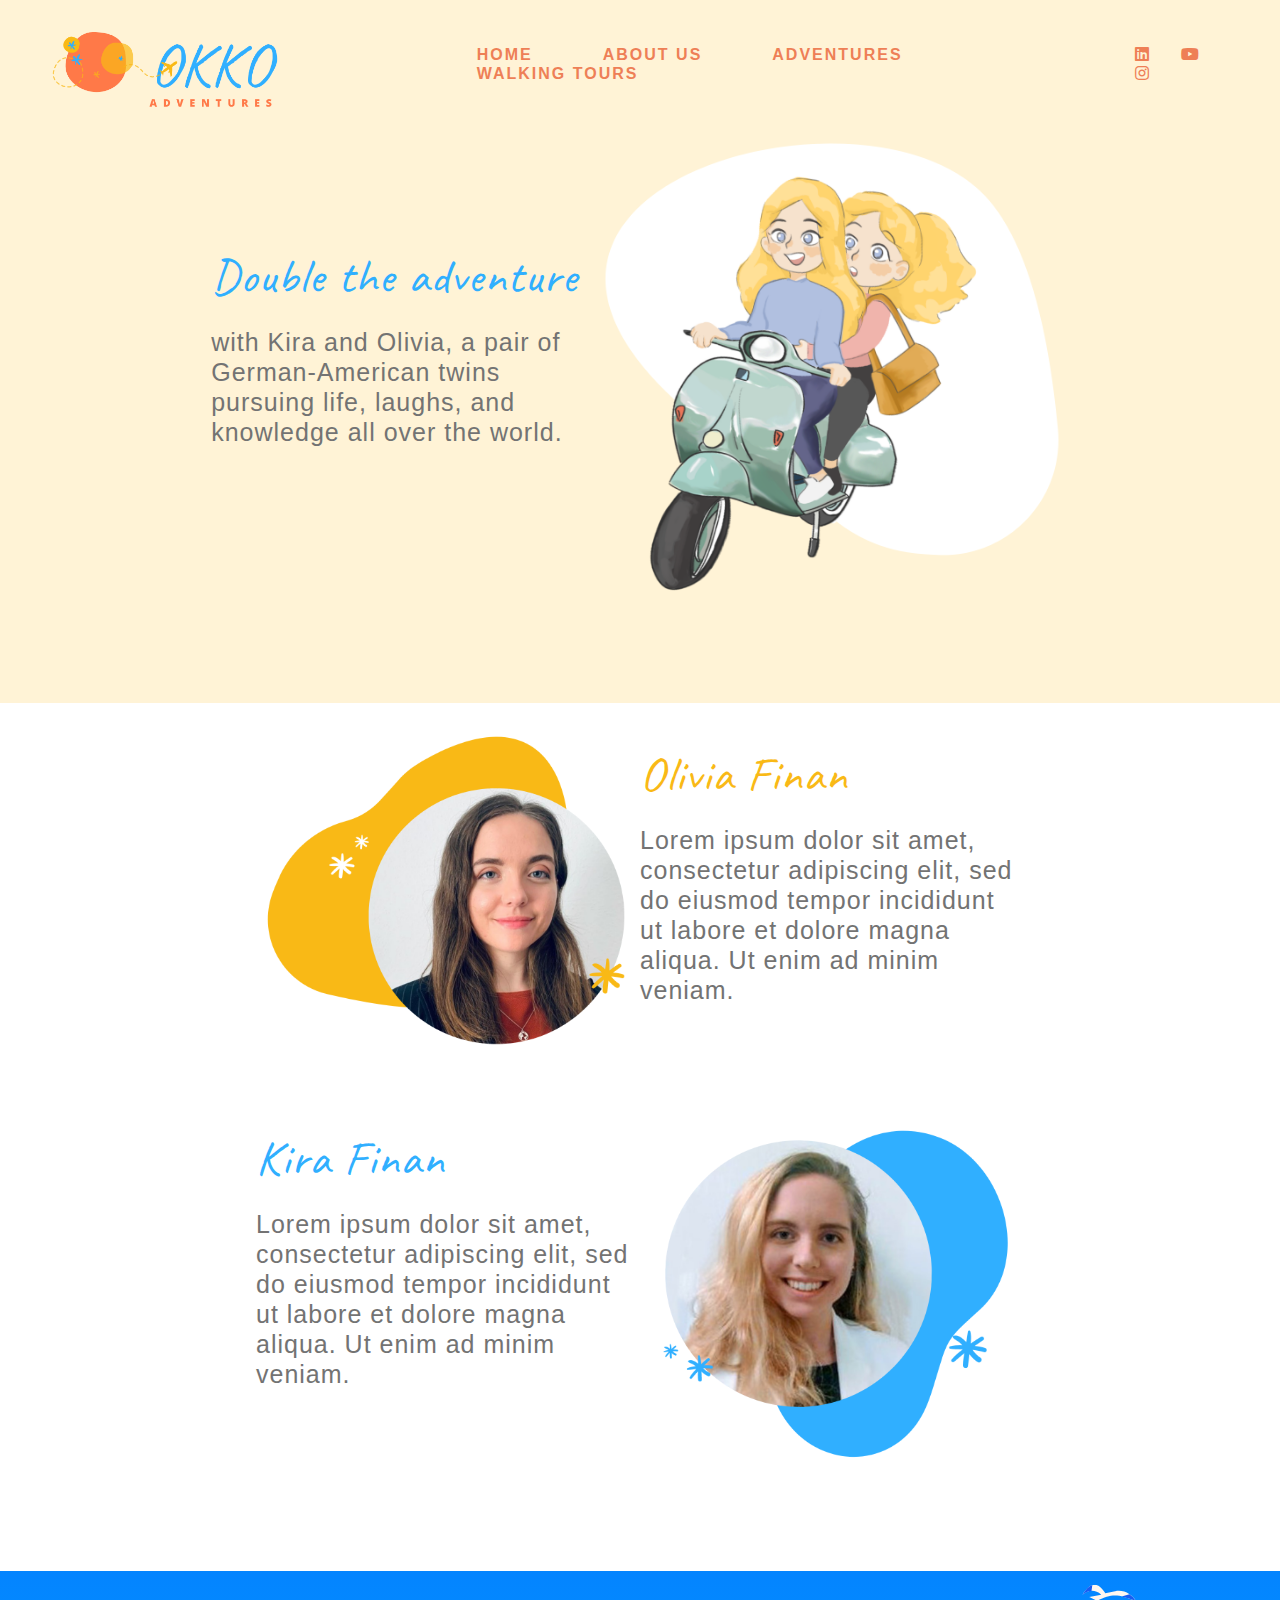
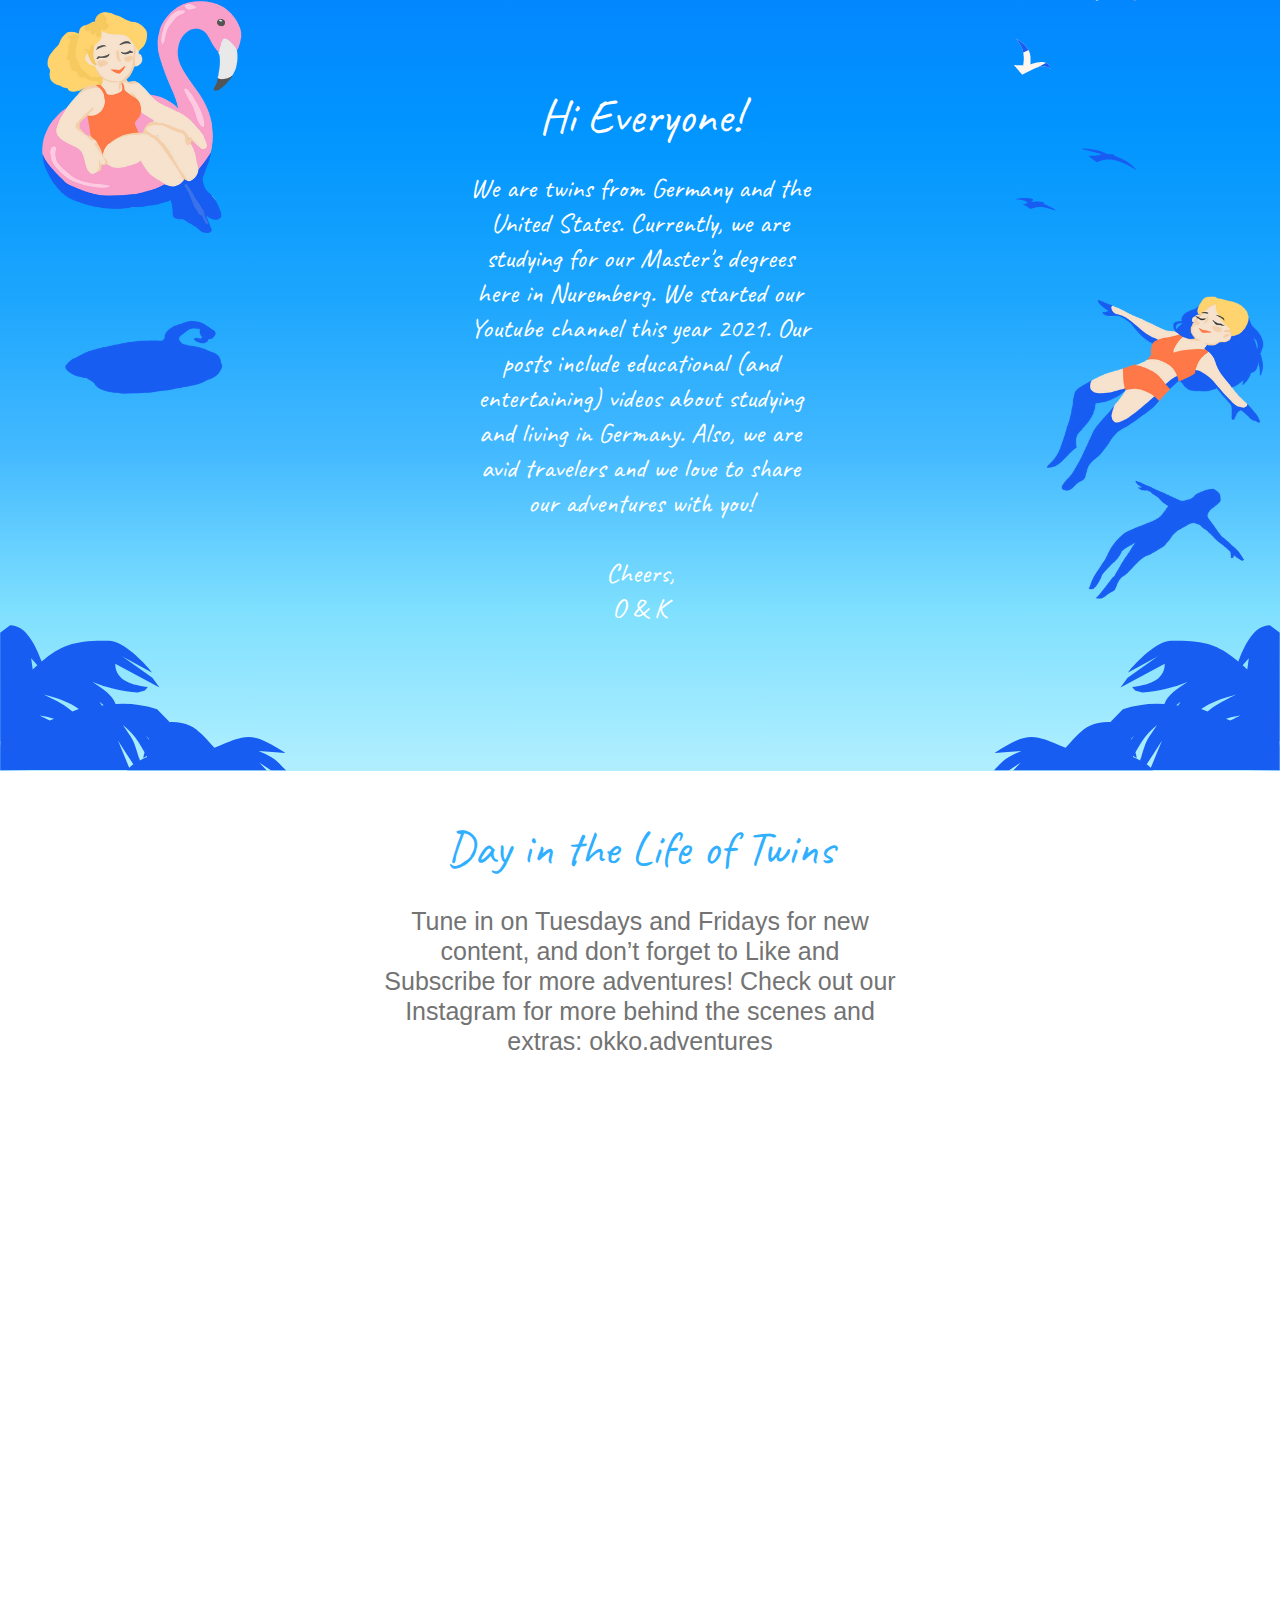
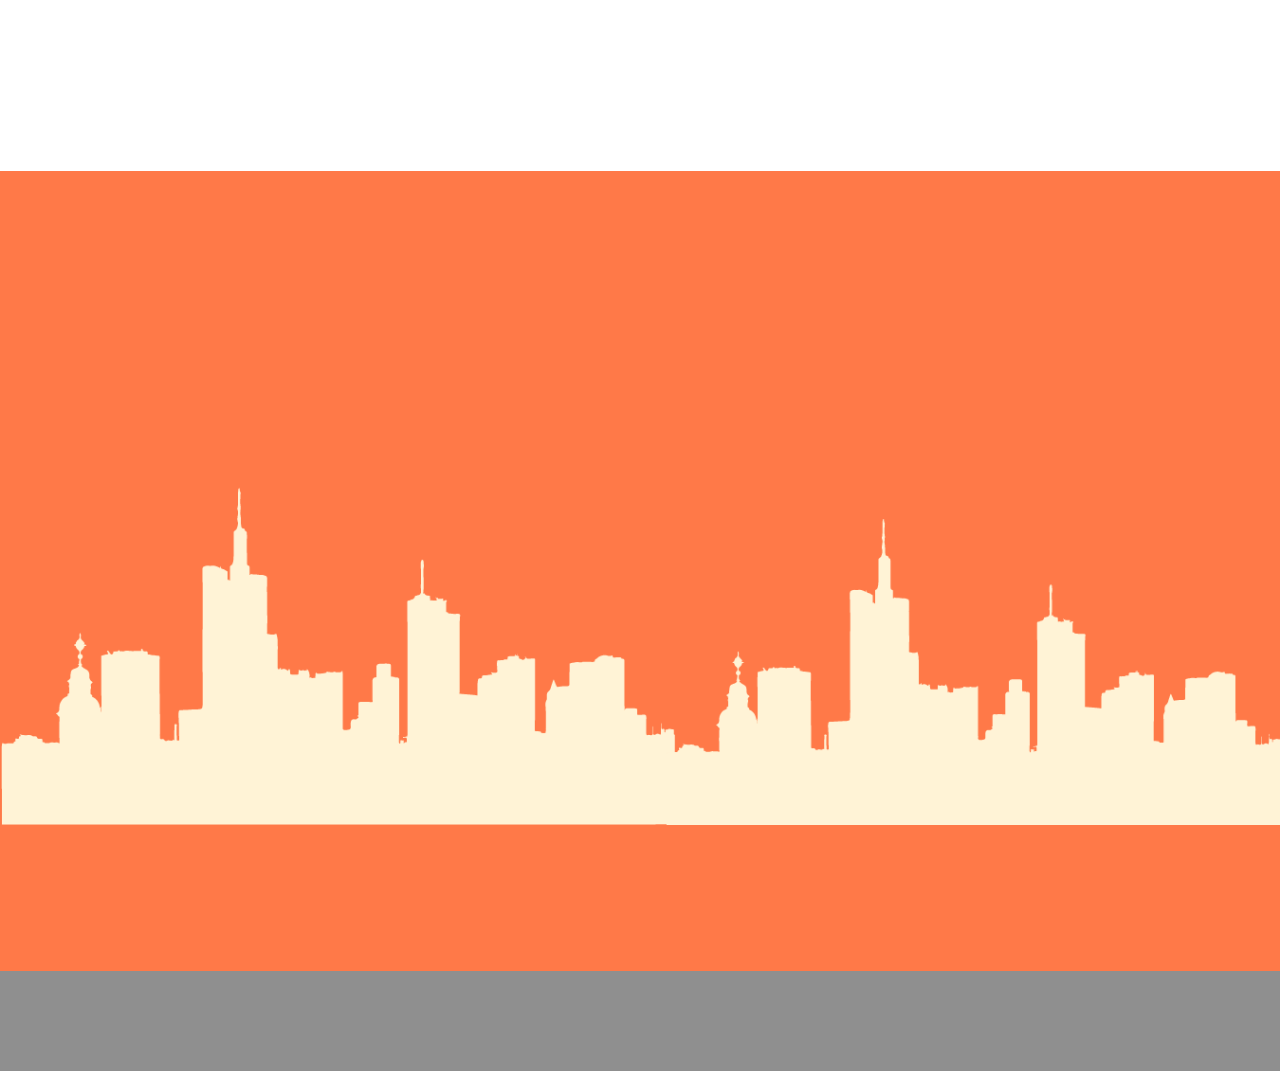
==== commit a926b3bd: "added walking tour section and footer bg" ====
--- a/static/homepage.html
+++ b/static/homepage.html
@@ -157,11 +157,17 @@
       </div>
   </section>
 
+  <!------------------------------ walking tours --------------------------->
 
+  <section class="walking-tour-bg">
+    <div>
+      <img class="town" src="images/town.png" alt="town">
+    </div>
+  </section>
+  <!-- ------------------------------------------------------------------ -->
+  <footer class="grey-bg">
 
+  </footer>
 </body>
 
 
-<footer>
-
-</footer>--- a/static/styles.css
+++ b/static/styles.css
@@ -150,3 +150,20 @@
     padding: 30px 30px;
 }
 
+.walking-tour-bg{
+    background-color:#FF7948;
+    height: 800px;
+    display: flex;
+    flex-direction: column;
+}
+
+.town{
+    width: 100%;
+    align-self: flex-end;
+    margin-top: 275px;
+}
+
+.grey-bg{
+    background-color: rgb(143, 143, 143);
+    height: 100px;
+}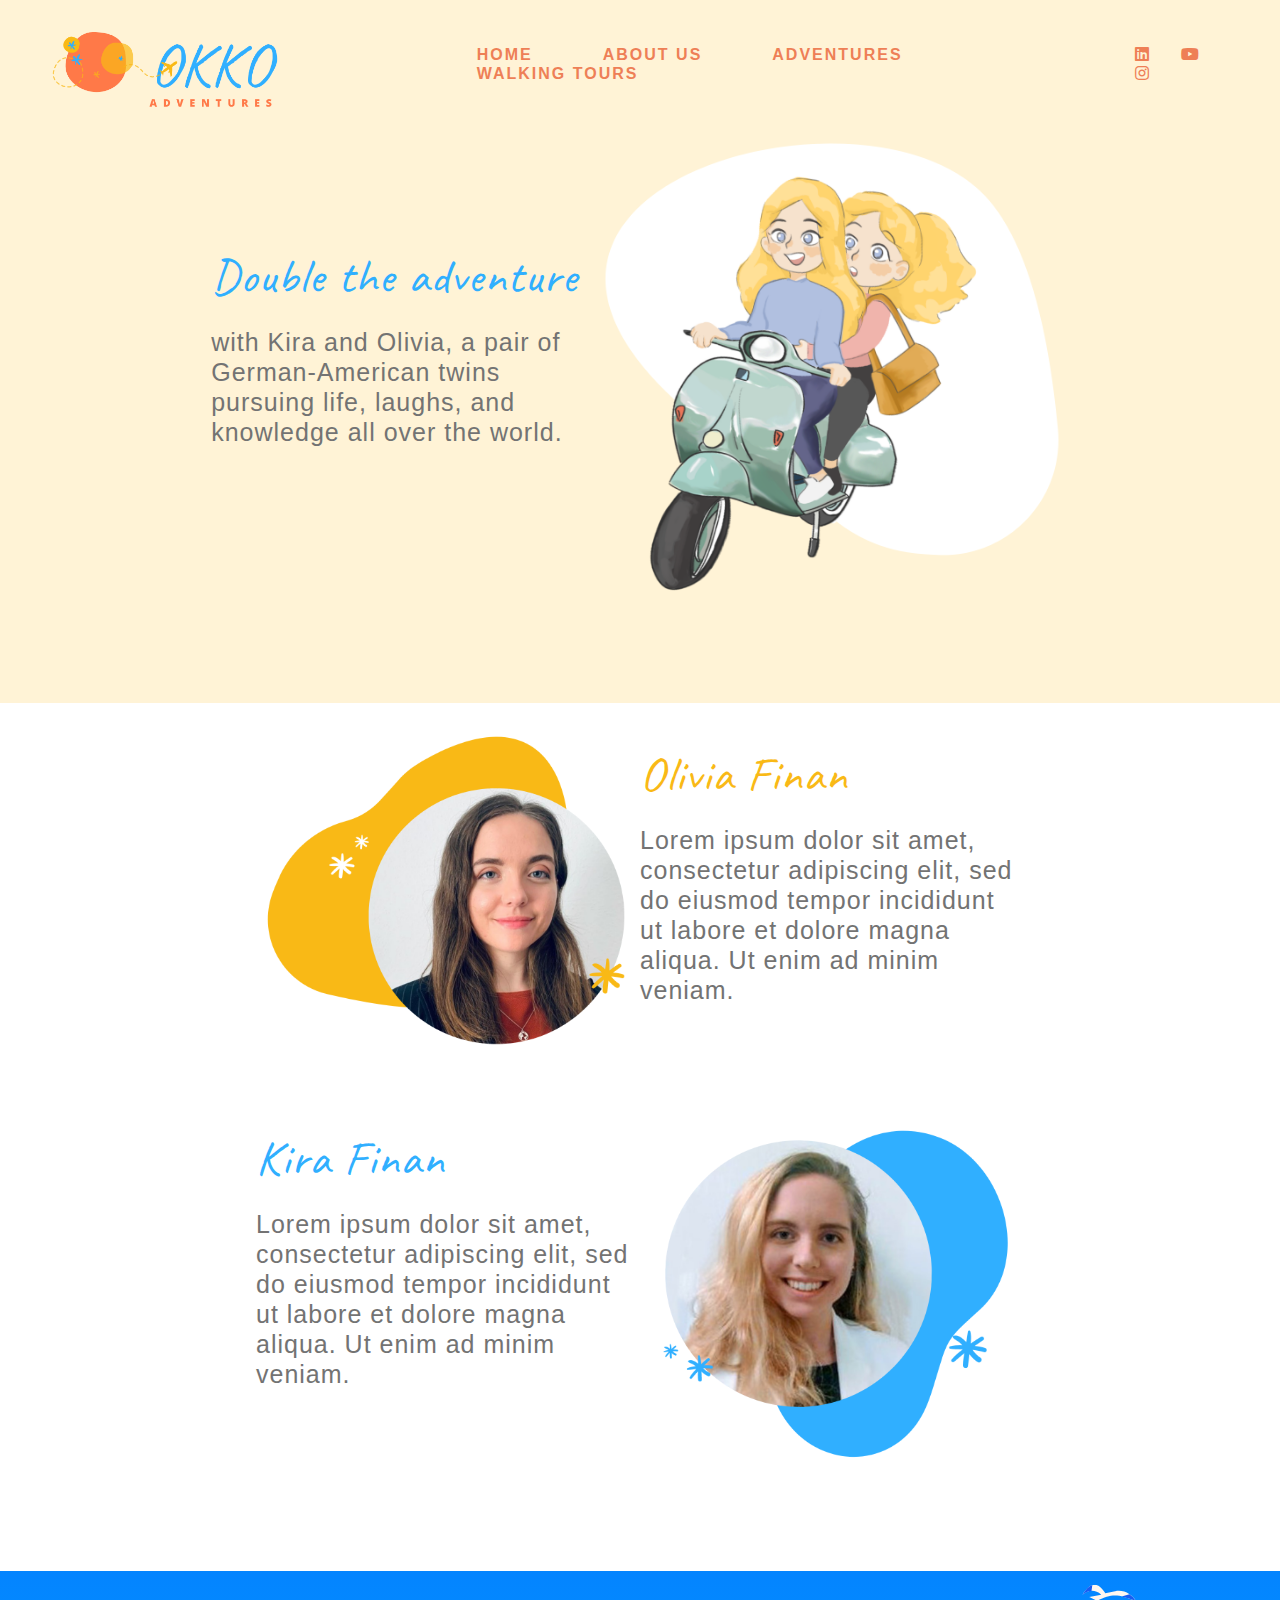
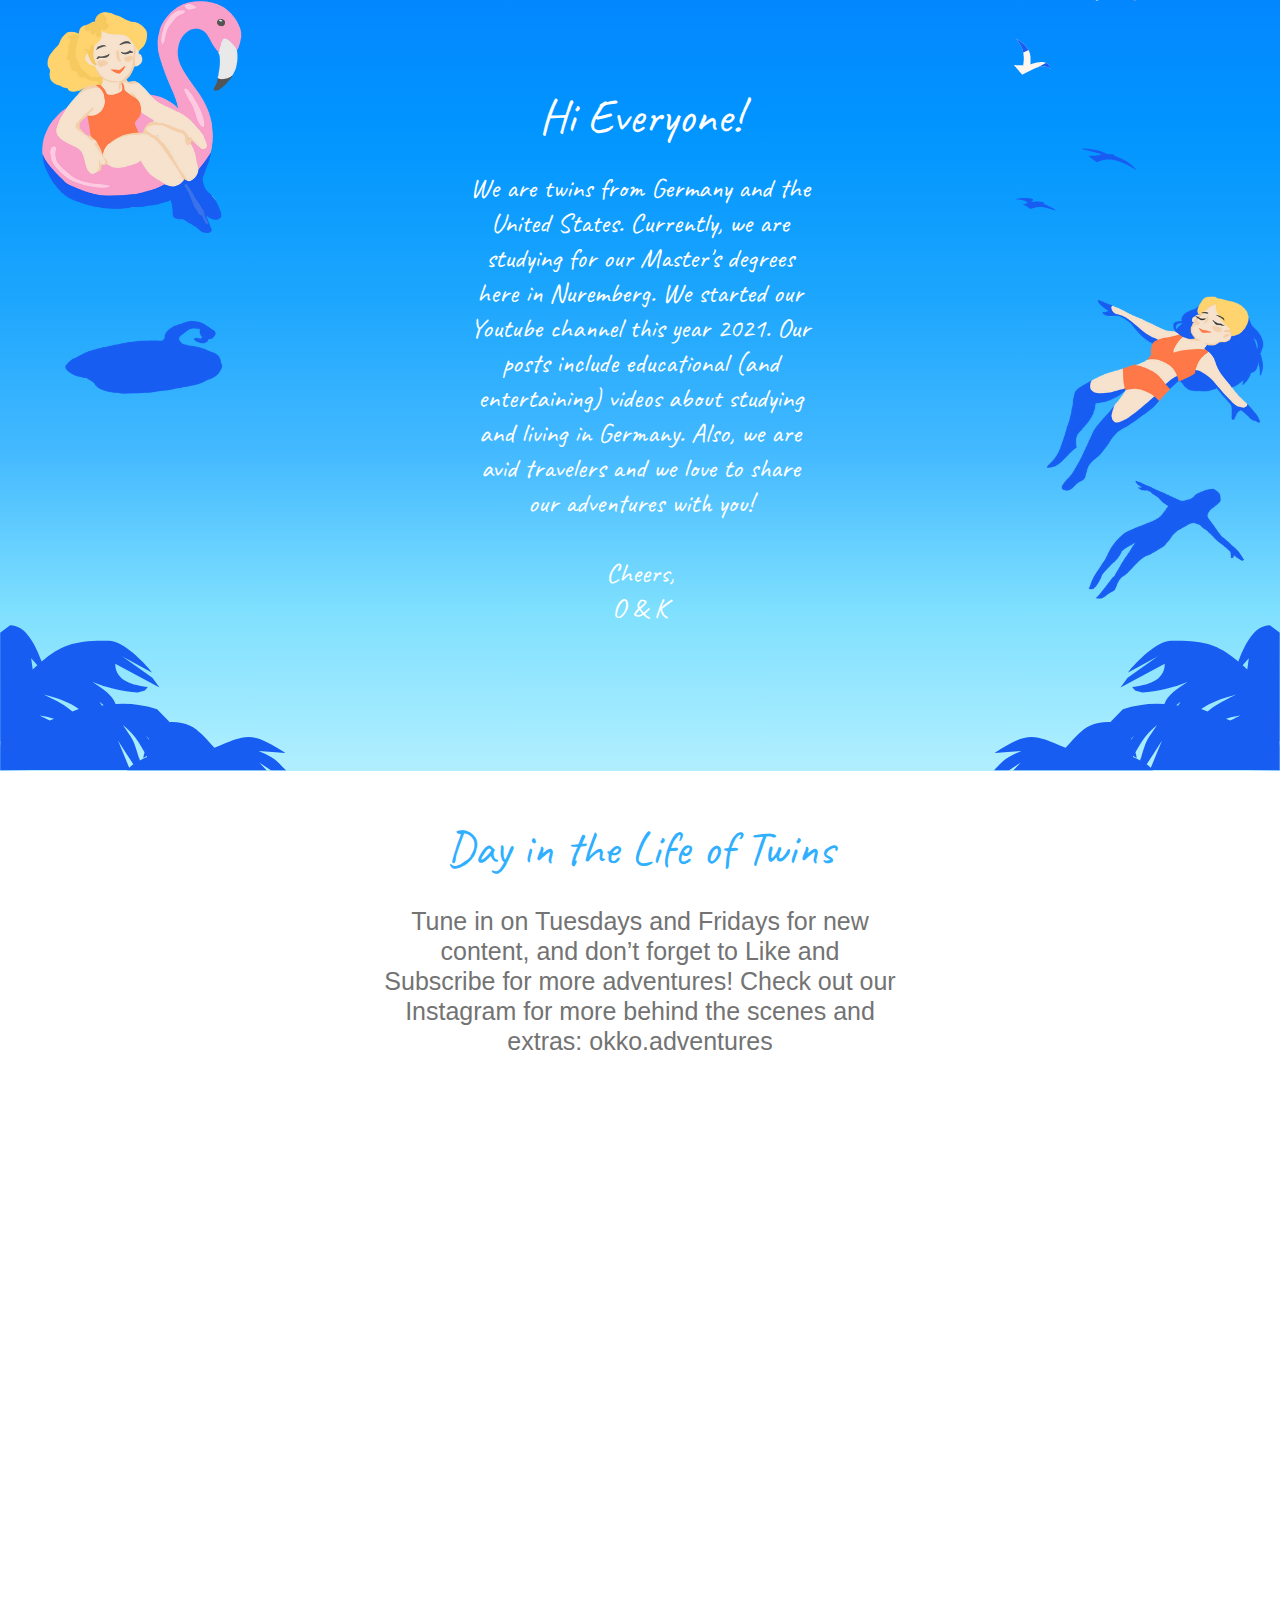
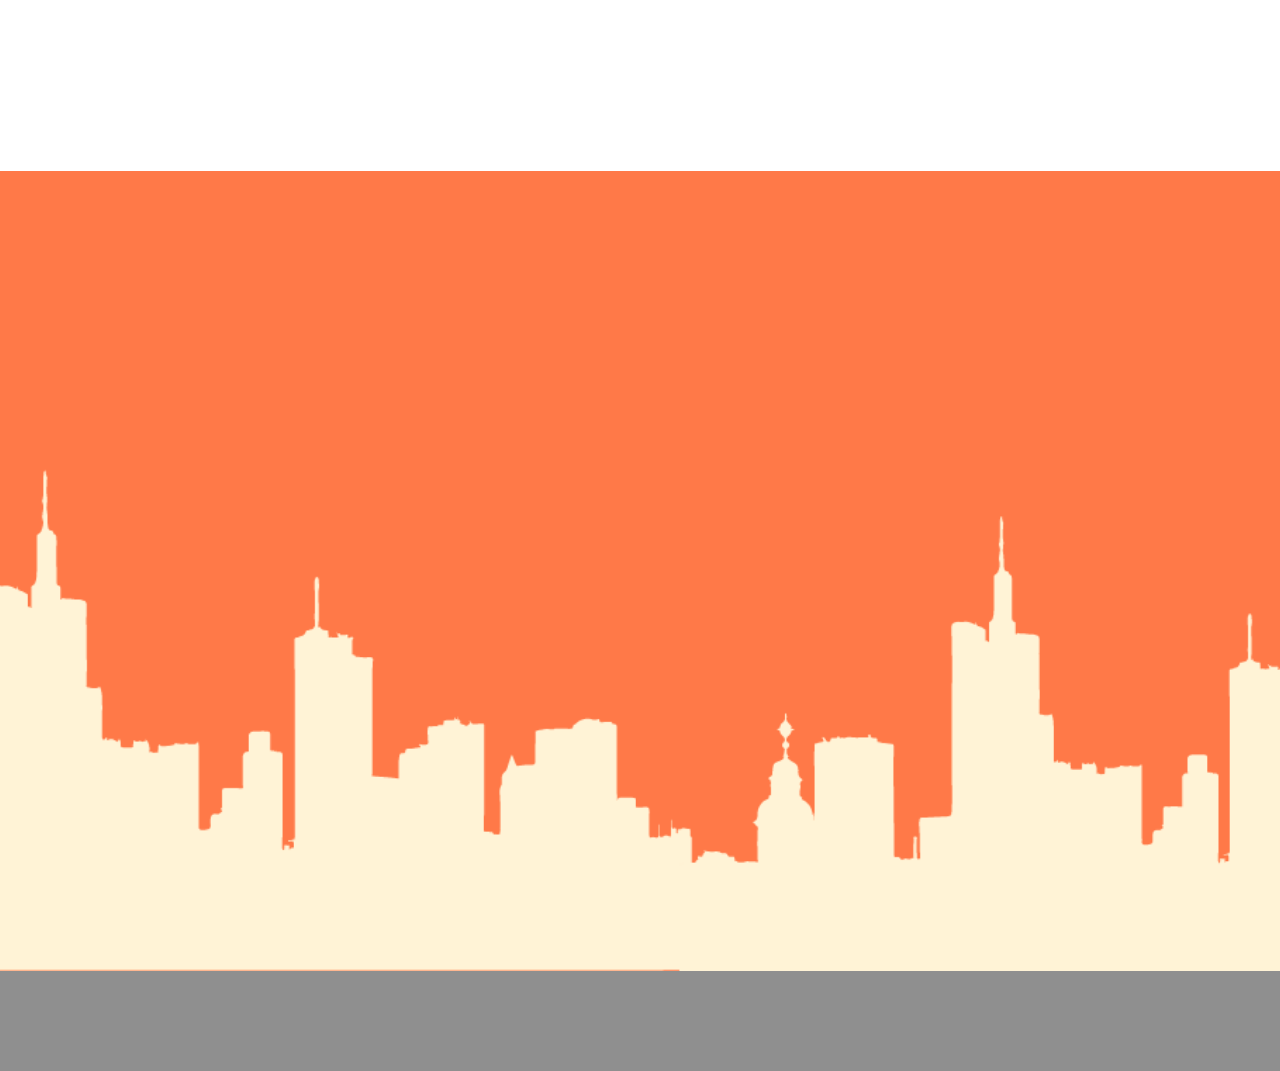
==== commit d150b60f: "edited walking tour image to stay at the bottom" ====
--- a/static/homepage.html
+++ b/static/homepage.html
@@ -160,9 +160,7 @@
   <!------------------------------ walking tours --------------------------->
 
   <section class="walking-tour-bg">
-    <div>
-      <img class="town" src="images/town.png" alt="town">
-    </div>
+    <img class="town" src="images/town.png" alt="town">
   </section>
   <!-- ------------------------------------------------------------------ -->
   <footer class="grey-bg">
--- a/static/styles.css
+++ b/static/styles.css
@@ -138,11 +138,11 @@
     padding: 50px 0;
 }
 
-.video-padding{
+.video-padding {
     padding: 20px;
 }
 
-.wide{
+.wide {
     width: 40%;
     display: flex;
     text-align: center;
@@ -150,20 +150,21 @@
     padding: 30px 30px;
 }
 
-.walking-tour-bg{
-    background-color:#FF7948;
+.walking-tour-bg {
+    background-color: #FF7948;
     height: 800px;
     display: flex;
     flex-direction: column;
+    justify-content: flex-end;
+    overflow: hidden;
+    align-items: center;
 }
 
-.town{
-    width: 100%;
-    align-self: flex-end;
-    margin-top: 275px;
+.town {
+    width: 1900px;
 }
 
-.grey-bg{
+.grey-bg {
     background-color: rgb(143, 143, 143);
     height: 100px;
 }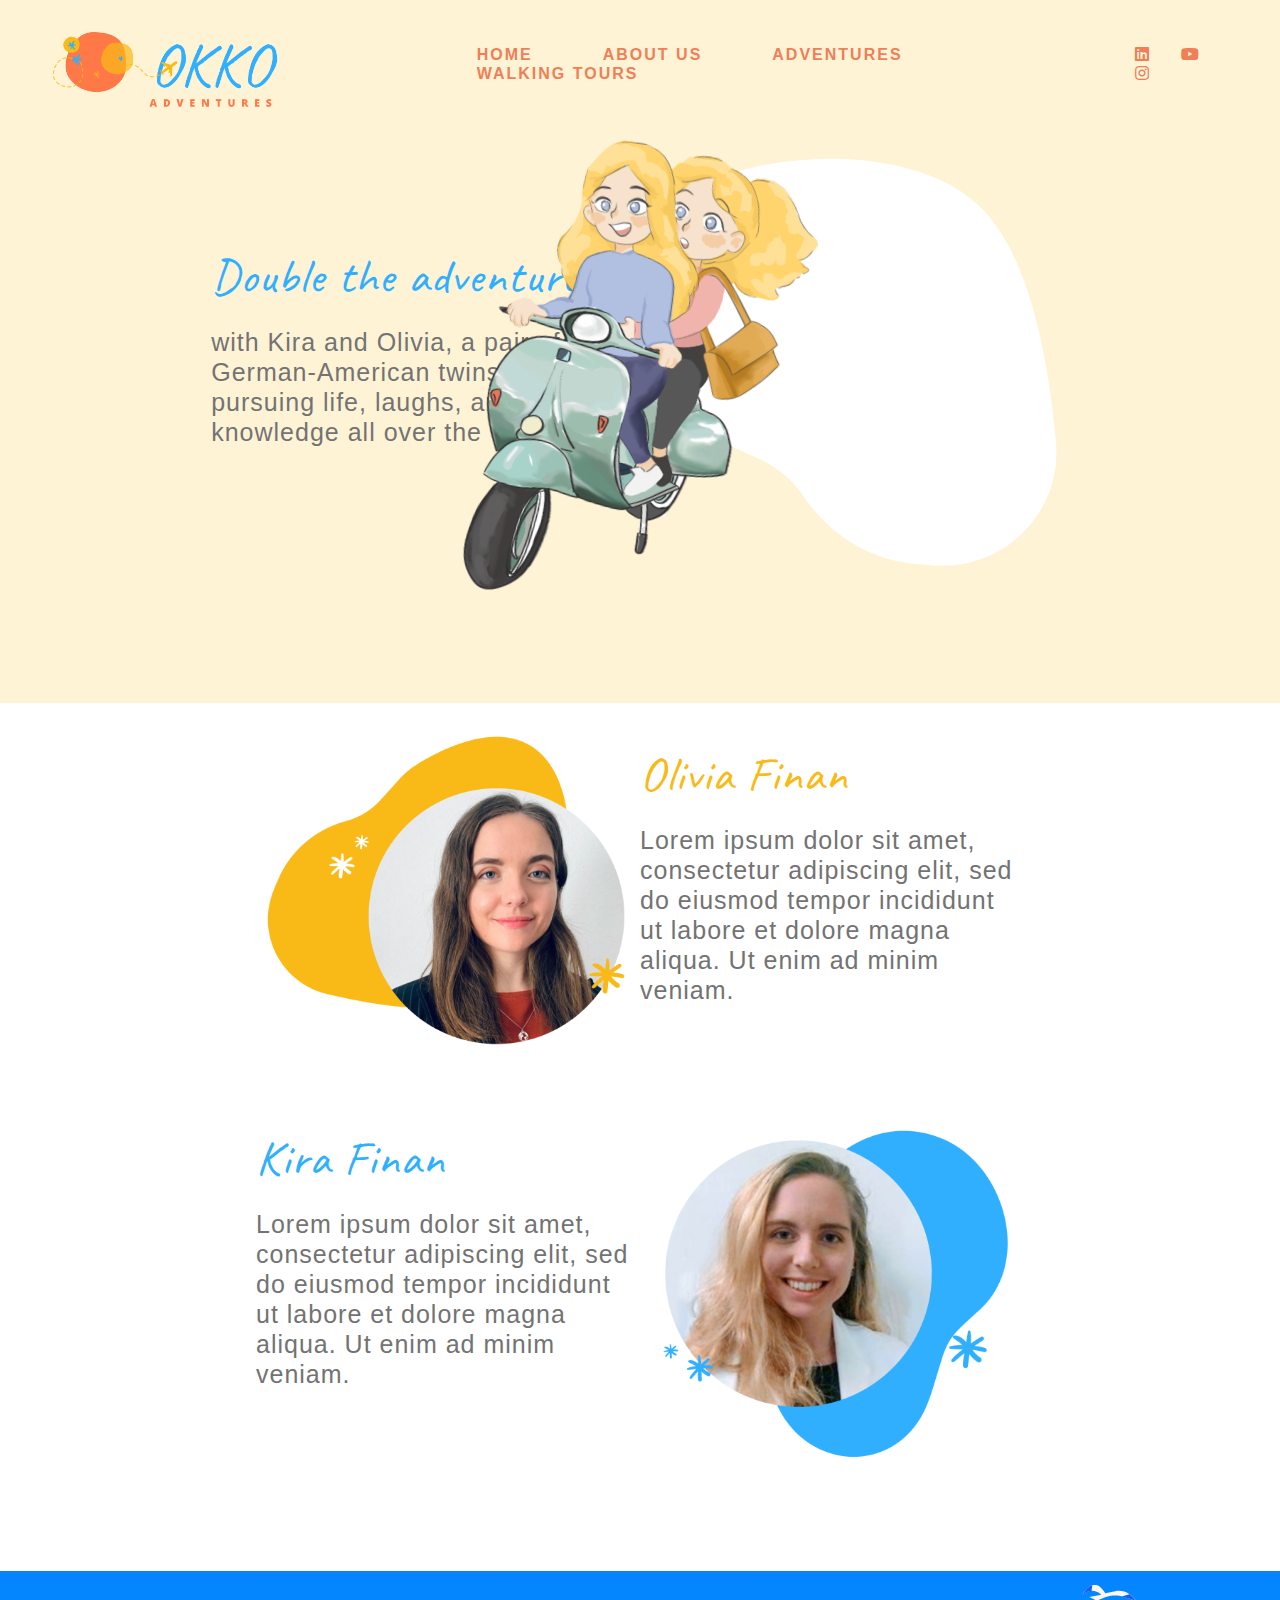
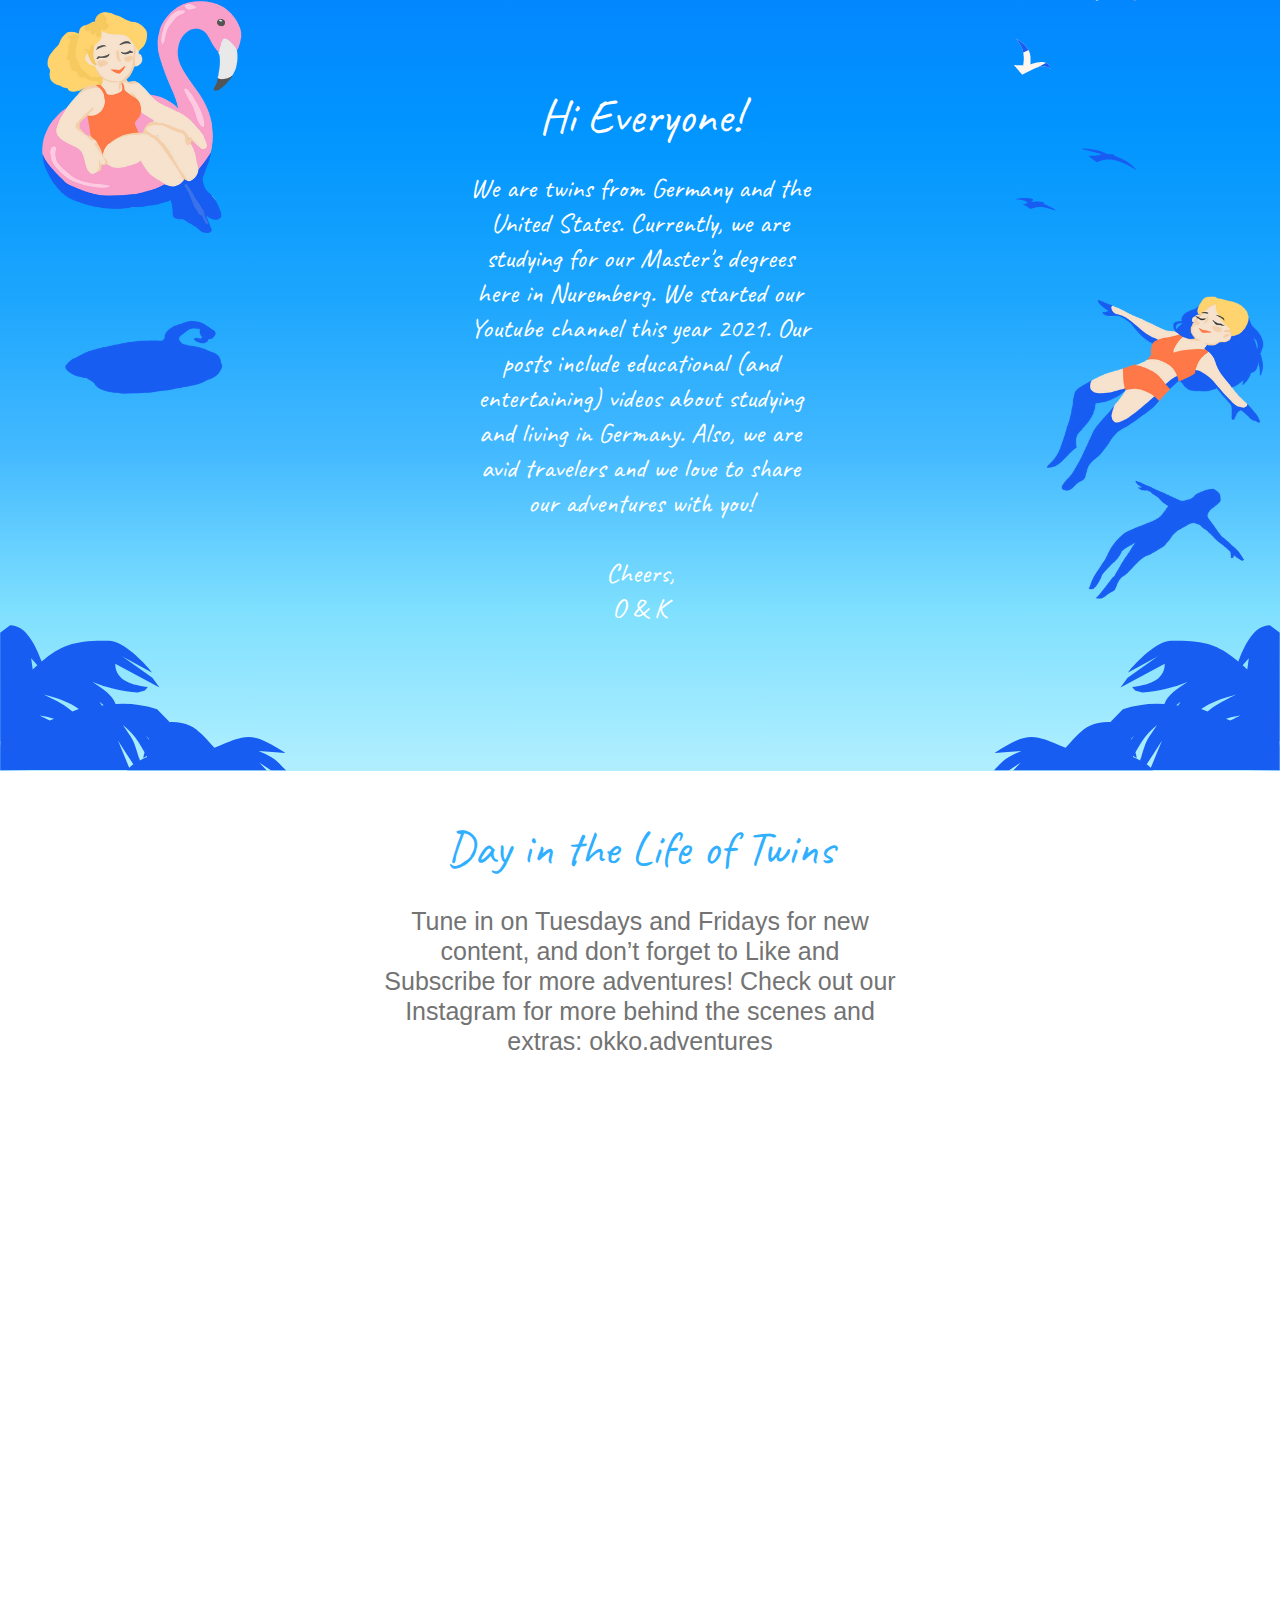
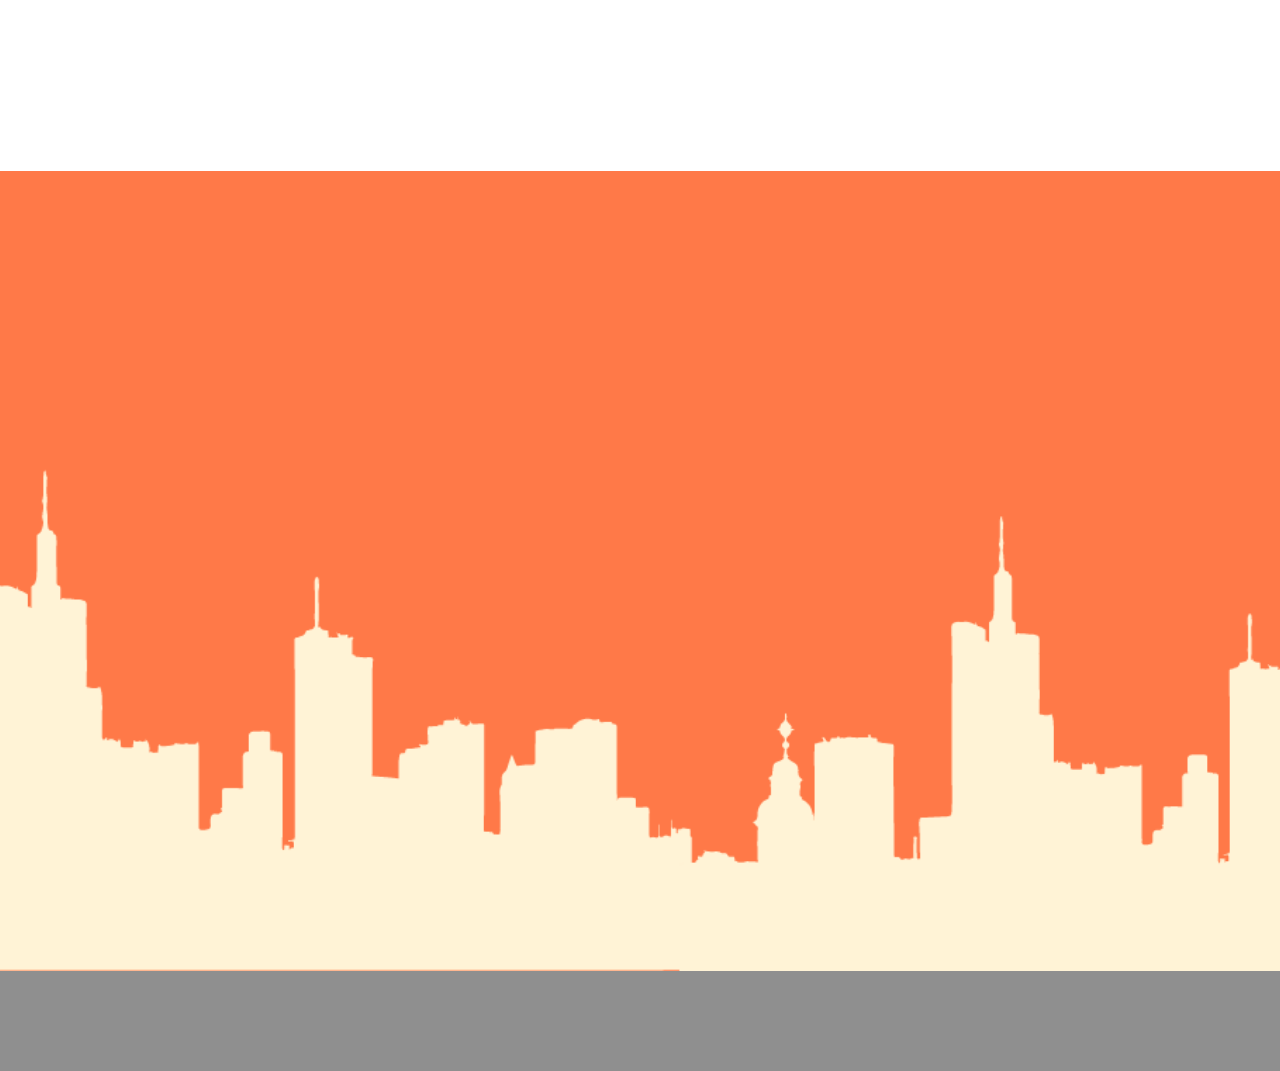
==== commit 97937a5e: "motorcycle animation" ====
--- a/static/homepage.html
+++ b/static/homepage.html
@@ -43,7 +43,7 @@
 <body>
   <!-------------------------- landing page --------------------------->
 
-  <div class="row extra-padding">
+  <div class="row extra-padding landing">
     <section class="starter-text">
       <div>
         <span class="big-title">
@@ -57,8 +57,8 @@
         </p>
       </div>
     </section>
-
-    <img class="twins" src="images/twins.png" alt="twins">
+    <img class="landing--image" src="images/white-blob.svg" alt="blob">
+    <img class="twins landing--image" src="images/twins.svg" alt="twins">
   </div>
 
   <!------------------------------ about --------------------------->
--- a/static/styles.css
+++ b/static/styles.css
@@ -1,3 +1,7 @@
+html {
+    scroll-behavior: smooth;
+}
+
 body {
     background-color: rgb(255, 243, 214);
     margin: 40px;
@@ -43,8 +47,38 @@
     margin: 20px 0 0 40px;
 }
 
+.landing--image {
+    width: 37%;
+}
+
+.landing {
+    position: relative;
+}
+
 .twins {
-    width: 37%;
+    animation: drive_in 2s forwards;
+    -webkit-animation: drive_in 2s forwards;
+    position: absolute;
+}
+
+@keyframes drive_in {
+    from {
+        right: -40%;
+    }
+    to {
+        right: 16%;
+    }
+}
+
+@-webkit-keyframes drive_in {
+    from {
+        opacity: 0;
+        top: 100%
+    }
+    to {
+        opacity: 1;
+        top: 0%;
+    }
 }
 
 .row {
